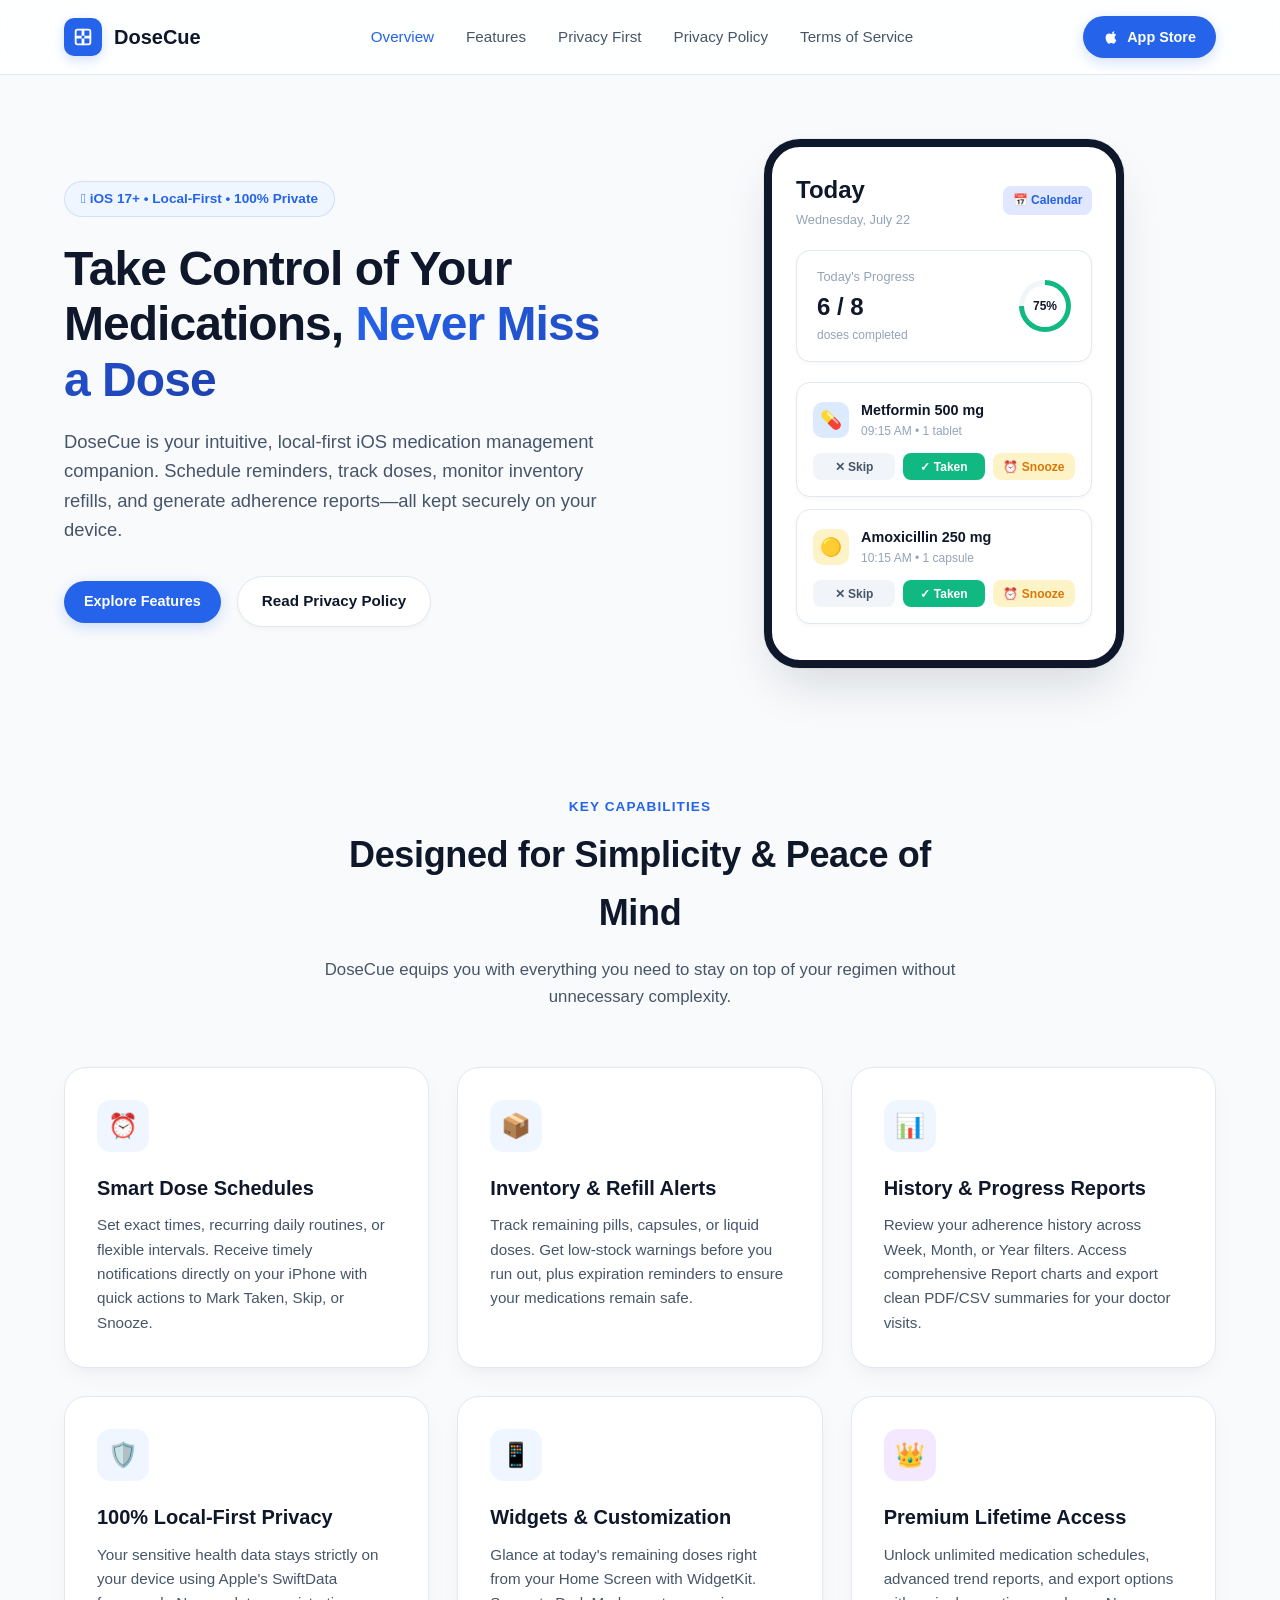
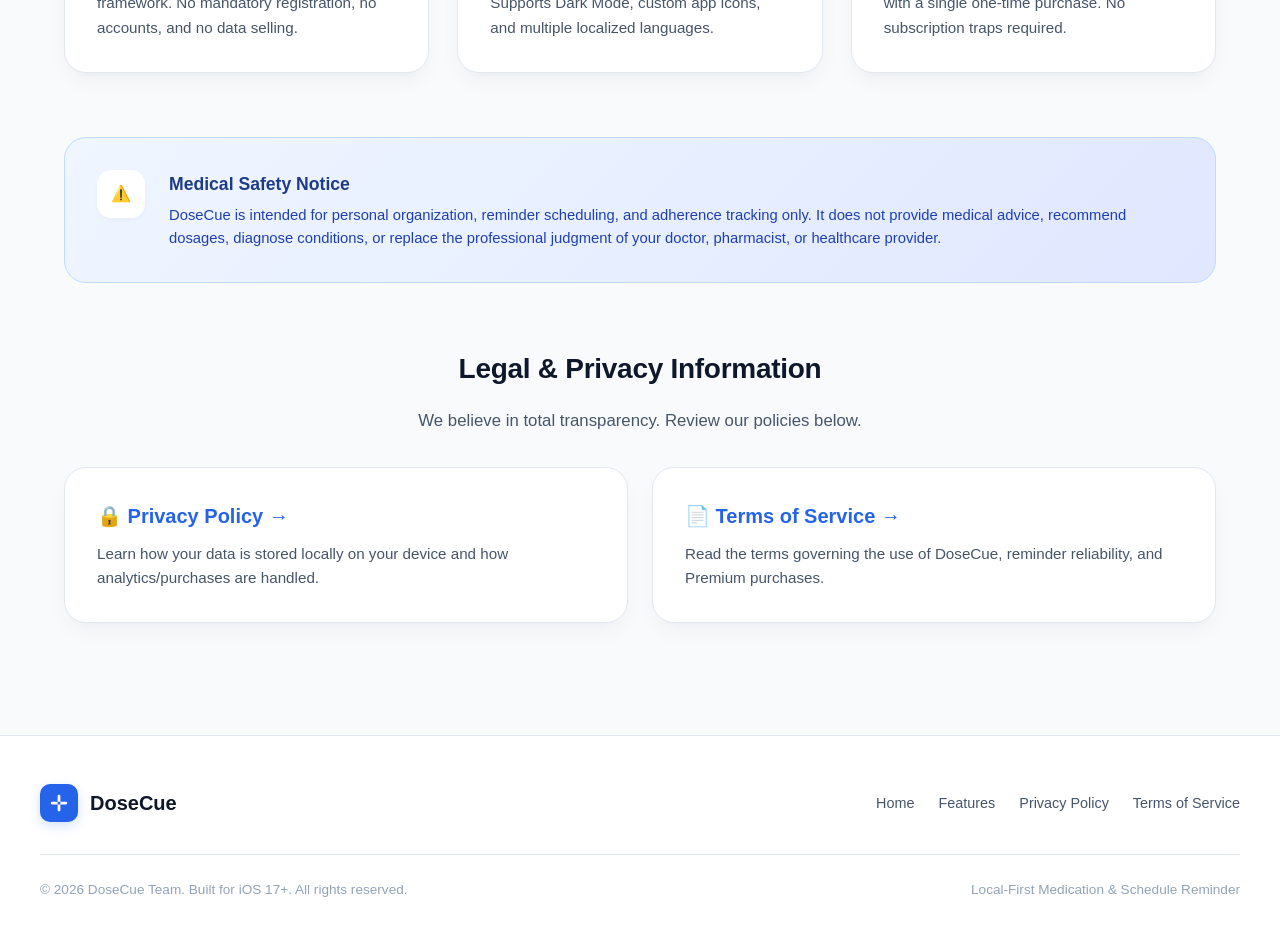
==== index.html @ 2dbdee83 "updated" ====
<!DOCTYPE html>
<html lang="en">
<head>
  <meta charset="UTF-8">
  <meta name="viewport" content="width=device-width, initial-scale=1.0">
  <title>DoseCue — Smart & Local-First iOS Medication Tracker</title>
  <meta name="description" content="DoseCue is a private, local-first iOS medication reminder app with dose tracking, refill alerts, history reports, and zero cloud tracking.">
  <link rel="stylesheet" href="styles.css">
  <script src="script.js" defer></script>
</head>
<body>

  <!-- Navigation Bar -->
  <header class="navbar">
    <div class="nav-container">
      <a href="index.html" class="brand-logo">
        <div class="brand-icon">
          <svg viewBox="0 0 24 24">
            <path d="M4.5 10.5C3.67 10.5 3 11.17 3 12s.67 1.5 1.5 1.5h15c.83 0 1.5-.67 1.5-1.5s-.67-1.5-1.5-1.5h-15zM10.5 4.5C10.5 3.67 11.17 3 12 3s1.5.67 1.5 1.5v15c0 .83-.67 1.5-1.5 1.5s-1.5-.67-1.5-1.5v-15z" />
            <path d="M6 3h12a3 3 0 0 1 3 3v12a3 3 0 0 1-3 3H6a3 3 0 0 1-3-3V6a3 3 0 0 1 3-3zm0 2a1 1 0 0 0-1 1v12a1 1 0 0 0 1 1h12a1 1 0 0 0 1-1V6a1 1 0 0 0-1-1H6z"/>
          </svg>
        </div>
        <span>DoseCue</span>
      </a>

      <ul class="nav-links">
        <li><a href="#overview" class="active">Overview</a></li>
        <li><a href="#features">Features</a></li>
        <li><a href="#privacy">Privacy First</a></li>
        <li><a href="privacy.html">Privacy Policy</a></li>
        <li><a href="terms.html">Terms of Service</a></li>
      </ul>

      <a href="#download" class="cta-button">
        <svg width="16" height="16" viewBox="0 0 24 24" fill="currentColor">
          <path d="M18.71 19.5c-.83 1.24-1.71 2.45-3.05 2.47-1.34.03-1.77-.79-3.29-.79-1.53 0-2 .77-3.27.82-1.31.05-2.3-1.32-3.14-2.53C4.25 17 2.94 12.45 4.7 9.39c.87-1.52 2.43-2.48 4.12-2.51 1.28-.02 2.5.87 3.29.87.78 0 2.26-1.07 3.81-.91.65.03 2.47.26 3.64 1.98-.09.06-2.17 1.28-2.15 3.81.03 3.02 2.65 4.03 2.68 4.04-.03.07-.42 1.44-1.38 2.83M15.97 6.32c.67-.82 1.13-1.96.99-3.12-1 .04-2.18.67-2.88 1.49-.6.7-1.12 1.84-.97 2.96 1.11.09 2.21-.51 2.86-1.33z"/>
        </svg>
        App Store
      </a>
    </div>
  </header>

  <main class="main-content">
    
    <!-- Hero Section -->
    <section class="hero-section" id="overview">
      <div class="hero-text">
        <div class="hero-badge">
          <span> iOS 17+ • Local-First • 100% Private</span>
        </div>
        <h1 class="hero-title">Take Control of Your Medications, <span>Never Miss a Dose</span></h1>
        <p class="hero-subtitle">
          DoseCue is your intuitive, local-first iOS medication management companion. Schedule reminders, track doses, monitor inventory refills, and generate adherence reports—all kept securely on your device.
        </p>

        <div class="hero-actions">
          <a href="#features" class="cta-button">
            Explore Features
          </a>
          <a href="privacy.html" class="btn-secondary">
            Read Privacy Policy
          </a>
        </div>
      </div>

      <!-- App Mockup UI (Rendered CSS view matching actual iOS screenshots) -->
      <div class="hero-mockup-wrapper">
        <div class="app-phone-card">
          <div class="phone-header">
            <div>
              <div class="phone-header-title">Today</div>
              <div class="phone-date">Wednesday, July 22</div>
            </div>
            <div style="background: #e0e7ff; color: #2563eb; padding: 0.3rem 0.6rem; border-radius: 8px; font-size: 0.75rem; font-weight: 600;">
              📅 Calendar
            </div>
          </div>

          <!-- Progress Widget -->
          <div class="progress-widget">
            <div>
              <div class="progress-info-title">Today's Progress</div>
              <div class="progress-info-val">6 / 8</div>
              <div style="font-size: 0.75rem; color: var(--text-muted);">doses completed</div>
            </div>
            <div class="progress-ring"></div>
          </div>

          <!-- Dose Item 1 -->
          <div class="dose-card-mock">
            <div class="dose-mock-header">
              <div class="dose-icon-bg icon-blue">💊</div>
              <div>
                <div class="dose-mock-title">Metformin 500 mg</div>
                <div class="dose-mock-sub">09:15 AM • 1 tablet</div>
              </div>
            </div>
            <div class="dose-mock-actions">
              <button class="btn-action-sm btn-skip">✕ Skip</button>
              <button class="btn-action-sm btn-taken">✓ Taken</button>
              <button class="btn-action-sm btn-snooze">⏰ Snooze</button>
            </div>
          </div>

          <!-- Dose Item 2 -->
          <div class="dose-card-mock">
            <div class="dose-mock-header">
              <div class="dose-icon-bg icon-amber">🟡</div>
              <div>
                <div class="dose-mock-title">Amoxicillin 250 mg</div>
                <div class="dose-mock-sub">10:15 AM • 1 capsule</div>
              </div>
            </div>
            <div class="dose-mock-actions">
              <button class="btn-action-sm btn-skip">✕ Skip</button>
              <button class="btn-action-sm btn-taken">✓ Taken</button>
              <button class="btn-action-sm btn-snooze">⏰ Snooze</button>
            </div>
          </div>

        </div>
      </div>
    </section>

    <div class="container">
      
      <!-- Feature Highlights -->
      <section id="features" style="scroll-margin-top: 100px;">
        <div class="section-header">
          <div class="section-tag">Key Capabilities</div>
          <h2 class="section-title">Designed for Simplicity & Peace of Mind</h2>
          <p class="section-desc">DoseCue equips you with everything you need to stay on top of your regimen without unnecessary complexity.</p>
        </div>

        <div class="features-grid">
          
          <!-- Feature 1 -->
          <div class="feature-card">
            <div class="feature-icon-wrapper">⏰</div>
            <h3 class="feature-title">Smart Dose Schedules</h3>
            <p class="feature-text">
              Set exact times, recurring daily routines, or flexible intervals. Receive timely notifications directly on your iPhone with quick actions to Mark Taken, Skip, or Snooze.
            </p>
          </div>

          <!-- Feature 2 -->
          <div class="feature-card">
            <div class="feature-icon-wrapper">📦</div>
            <h3 class="feature-title">Inventory & Refill Alerts</h3>
            <p class="feature-text">
              Track remaining pills, capsules, or liquid doses. Get low-stock warnings before you run out, plus expiration reminders to ensure your medications remain safe.
            </p>
          </div>

          <!-- Feature 3 -->
          <div class="feature-card">
            <div class="feature-icon-wrapper">📊</div>
            <h3 class="feature-title">History & Progress Reports</h3>
            <p class="feature-text">
              Review your adherence history across Week, Month, or Year filters. Access comprehensive Report charts and export clean PDF/CSV summaries for your doctor visits.
            </p>
          </div>

          <!-- Feature 4 -->
          <div class="feature-card" id="privacy">
            <div class="feature-icon-wrapper">🛡️</div>
            <h3 class="feature-title">100% Local-First Privacy</h3>
            <p class="feature-text">
              Your sensitive health data stays strictly on your device using Apple's SwiftData framework. No mandatory registration, no accounts, and no data selling.
            </p>
          </div>

          <!-- Feature 5 -->
          <div class="feature-card">
            <div class="feature-icon-wrapper">📱</div>
            <h3 class="feature-title">Widgets & Customization</h3>
            <p class="feature-text">
              Glance at today's remaining doses right from your Home Screen with WidgetKit. Supports Dark Mode, custom app icons, and multiple localized languages.
            </p>
          </div>

          <!-- Feature 6 -->
          <div class="feature-card">
            <div class="feature-icon-wrapper purple">👑</div>
            <h3 class="feature-title">Premium Lifetime Access</h3>
            <p class="feature-text">
              Unlock unlimited medication schedules, advanced trend reports, and export options with a single one-time purchase. No subscription traps required.
            </p>
          </div>

        </div>
      </section>

      <!-- Medical Disclaimer Card -->
      <section class="disclaimer-card">
        <div class="disclaimer-icon">⚠️</div>
        <div>
          <div class="disclaimer-title">Medical Safety Notice</div>
          <div class="disclaimer-text">
            DoseCue is intended for personal organization, reminder scheduling, and adherence tracking only. It does not provide medical advice, recommend dosages, diagnose conditions, or replace the professional judgment of your doctor, pharmacist, or healthcare provider.
          </div>
        </div>
      </section>

      <!-- Legal Quick Links -->
      <section style="margin-bottom: 4rem;">
        <div class="section-header" style="margin-bottom: 2rem;">
          <h2 class="section-title" style="font-size: 1.75rem;">Legal & Privacy Information</h2>
          <p class="section-desc">We believe in total transparency. Review our policies below.</p>
        </div>

        <div style="display: grid; grid-template-columns: 1fr 1fr; gap: 1.5rem;">
          <a href="privacy.html" class="feature-card" style="text-decoration: none; color: inherit;">
            <div class="feature-title" style="color: var(--primary);">🔒 Privacy Policy →</div>
            <p class="feature-text">Learn how your data is stored locally on your device and how analytics/purchases are handled.</p>
          </a>

          <a href="terms.html" class="feature-card" style="text-decoration: none; color: inherit;">
            <div class="feature-title" style="color: var(--primary);">📄 Terms of Service →</div>
            <p class="feature-text">Read the terms governing the use of DoseCue, reminder reliability, and Premium purchases.</p>
          </a>
        </div>
      </section>

    </div>
  </main>

  <!-- Footer -->
  <footer class="footer">
    <div class="footer-container">
      <div class="footer-top">
        <a href="index.html" class="brand-logo">
          <div class="brand-icon">
            <svg viewBox="0 0 24 24">
              <path d="M4.5 10.5C3.67 10.5 3 11.17 3 12s.67 1.5 1.5 1.5h15c.83 0 1.5-.67 1.5-1.5s-.67-1.5-1.5-1.5h-15zM10.5 4.5C10.5 3.67 11.17 3 12 3s1.5.67 1.5 1.5v15c0 .83-.67 1.5-1.5 1.5s-1.5-.67-1.5-1.5v-15z" />
            </svg>
          </div>
          <span>DoseCue</span>
        </a>

        <ul class="footer-nav">
          <li><a href="index.html">Home</a></li>
          <li><a href="#features">Features</a></li>
          <li><a href="privacy.html">Privacy Policy</a></li>
          <li><a href="terms.html">Terms of Service</a></li>
        </ul>
      </div>

      <div class="footer-bottom">
        <div>© 2026 DoseCue Team. Built for iOS 17+. All rights reserved.</div>
        <div>Local-First Medication & Schedule Reminder</div>
      </div>
    </div>
  </footer>

</body>
</html>
---- styles.css ----
/* DoseCue Web - Modern Design System */
:root {
  --primary: #2563eb;
  --primary-hover: #1d4ed8;
  --primary-light: #eff6ff;
  --primary-glow: rgba(37, 99, 235, 0.2);
  
  --premium: #7c3aed;
  --premium-glow: rgba(124, 58, 237, 0.2);
  --premium-gradient: linear-gradient(135deg, #6366f1 0%, #8b5cf6 100%);
  
  --success: #10b981;
  --success-light: #ecfdf5;
  --warning: #f59e0b;
  --warning-light: #fffbebfb;
  --danger: #ef4444;
  --danger-light: #fef2f2;
  
  --bg-page: #f8fafc;
  --surface-card: #ffffff;
  --surface-subtle: #f1f5f9;
  
  --text-main: #0f172a;
  --text-secondary: #475569;
  --text-muted: #94a3b8;
  
  --border-light: #e2e8f0;
  --border-focus: #93c5fd;
  
  --radius-sm: 8px;
  --radius-md: 14px;
  --radius-lg: 22px;
  --radius-full: 9999px;
  
  --shadow-sm: 0 2px 4px rgba(0, 0, 0, 0.03);
  --shadow-card: 0 10px 25px -5px rgba(15, 23, 42, 0.05), 0 8px 10px -6px rgba(15, 23, 42, 0.02);
  --shadow-hover: 0 20px 30px -10px rgba(37, 99, 235, 0.12);
  --shadow-glass: 0 8px 32px 0 rgba(31, 38, 135, 0.07);
  
  --transition-fast: 0.15s ease;
  --transition-normal: 0.25s cubic-bezier(0.16, 1, 0.3, 1);
}

/* Base Styles */
*, *::before, *::after {
  box-sizing: border-box;
  margin: 0;
  padding: 0;
}

html {
  font-family: -apple-system, BlinkMacSystemFont, "SF Pro Text", "SF Pro Display", "Inter", "Segoe UI", Roboto, sans-serif;
  color: var(--text-main);
  background-color: var(--bg-page);
  line-height: 1.6;
  scroll-behavior: smooth;
  -webkit-font-smoothing: antialiased;
}

body {
  min-height: 100vh;
  display: flex;
  flex-direction: column;
}

a {
  color: var(--primary);
  text-decoration: none;
  transition: color var(--transition-fast);
}

a:hover {
  color: var(--primary-hover);
}

/* Header & Navigation */
.navbar {
  position: sticky;
  top: 0;
  z-index: 100;
  background: rgba(255, 255, 255, 0.85);
  backdrop-filter: blur(16px);
  -webkit-backdrop-filter: blur(16px);
  border-bottom: 1px solid var(--border-light);
}

.nav-container {
  max-width: 1200px;
  margin: 0 auto;
  padding: 1rem 1.5rem;
  display: flex;
  align-items: center;
  justify-content: space-between;
}

.brand-logo {
  display: flex;
  align-items: center;
  gap: 0.75rem;
  font-weight: 700;
  font-size: 1.25rem;
  color: var(--text-main);
  text-decoration: none;
}

.brand-icon {
  width: 38px;
  height: 38px;
  background: var(--primary);
  border-radius: 10px;
  display: flex;
  align-items: center;
  justify-content: center;
  color: white;
  box-shadow: 0 4px 12px var(--primary-glow);
}

.brand-icon svg {
  width: 22px;
  height: 22px;
  fill: currentColor;
}

.nav-links {
  display: flex;
  align-items: center;
  gap: 2rem;
  list-style: none;
}

.nav-links a {
  color: var(--text-secondary);
  font-weight: 500;
  font-size: 0.95rem;
}

.nav-links a:hover,
.nav-links a.active {
  color: var(--primary);
}

.cta-button {
  display: inline-flex;
  align-items: center;
  gap: 0.5rem;
  background: var(--primary);
  color: white !important;
  padding: 0.6rem 1.25rem;
  border-radius: var(--radius-full);
  font-weight: 600;
  font-size: 0.9rem;
  box-shadow: 0 4px 14px var(--primary-glow);
  transition: transform var(--transition-fast), box-shadow var(--transition-fast);
}

.cta-button:hover {
  transform: translateY(-1px);
  box-shadow: 0 6px 20px var(--primary-glow);
}

/* Mobile Nav Toggle */
.mobile-nav-toggle {
  display: none;
  background: none;
  border: none;
  cursor: pointer;
  padding: 0.5rem;
  color: var(--text-main);
}

/* Main Container */
.main-content {
  flex: 1;
}

.container {
  max-width: 1200px;
  margin: 0 auto;
  padding: 3rem 1.5rem;
}

/* Hero Section */
.hero-section {
  padding: 4rem 1.5rem 5rem;
  max-width: 1200px;
  margin: 0 auto;
  display: grid;
  grid-template-columns: 1fr 1fr;
  gap: 4rem;
  align-items: center;
}

.hero-badge {
  display: inline-flex;
  align-items: center;
  gap: 0.5rem;
  background: var(--primary-light);
  color: var(--primary);
  padding: 0.4rem 1rem;
  border-radius: var(--radius-full);
  font-size: 0.85rem;
  font-weight: 600;
  margin-bottom: 1.5rem;
  border: 1px solid rgba(37, 99, 235, 0.15);
}

.hero-title {
  font-size: 3rem;
  font-weight: 800;
  line-height: 1.15;
  letter-spacing: -0.02em;
  margin-bottom: 1.25rem;
  color: var(--text-main);
}

.hero-title span {
  background: linear-gradient(135deg, var(--primary) 0%, #1e40af 100%);
  -webkit-background-clip: text;
  -webkit-text-fill-color: transparent;
}

.hero-subtitle {
  font-size: 1.15rem;
  color: var(--text-secondary);
  margin-bottom: 2rem;
  max-width: 540px;
  line-height: 1.6;
}

.hero-actions {
  display: flex;
  align-items: center;
  gap: 1rem;
  flex-wrap: wrap;
}

.btn-secondary {
  display: inline-flex;
  align-items: center;
  gap: 0.5rem;
  background: var(--surface-card);
  color: var(--text-main);
  padding: 0.75rem 1.5rem;
  border-radius: var(--radius-full);
  font-weight: 600;
  font-size: 0.95rem;
  border: 1px solid var(--border-light);
  box-shadow: var(--shadow-sm);
  transition: all var(--transition-fast);
}

.btn-secondary:hover {
  background: var(--surface-subtle);
  color: var(--text-main);
}

/* App Mockup UI */
.hero-mockup-wrapper {
  position: relative;
  display: flex;
  justify-content: center;
}

.app-phone-card {
  width: 100%;
  max-width: 360px;
  background: var(--surface-card);
  border-radius: 36px;
  padding: 1.5rem;
  box-shadow: 0 25px 50px -12px rgba(15, 23, 42, 0.15), 0 0 0 1px rgba(15, 23, 42, 0.05);
  border: 8px solid #0f172a;
}

.phone-header {
  display: flex;
  justify-content: space-between;
  align-items: center;
  margin-bottom: 1.25rem;
}

.phone-header-title {
  font-size: 1.5rem;
  font-weight: 800;
}

.phone-date {
  font-size: 0.8rem;
  color: var(--text-muted);
  font-weight: 500;
}

.progress-widget {
  background: var(--surface-card);
  border: 1px solid var(--border-light);
  border-radius: var(--radius-md);
  padding: 1rem 1.25rem;
  display: flex;
  align-items: center;
  justify-content: space-between;
  margin-bottom: 1.25rem;
  box-shadow: var(--shadow-sm);
}

.progress-info-title {
  font-size: 0.8rem;
  color: var(--text-muted);
  font-weight: 500;
}

.progress-info-val {
  font-size: 1.5rem;
  font-weight: 800;
  color: var(--text-main);
}

.progress-ring {
  width: 52px;
  height: 52px;
  border-radius: 50%;
  background: conic-gradient(var(--success) 0% 75%, var(--surface-subtle) 75% 100%);
  display: flex;
  align-items: center;
  justify-content: center;
  position: relative;
}

.progress-ring::before {
  content: "75%";
  position: absolute;
  width: 42px;
  height: 42px;
  background: white;
  border-radius: 50%;
  display: flex;
  align-items: center;
  justify-content: center;
  font-size: 0.75rem;
  font-weight: 700;
  color: var(--text-main);
}

.dose-card-mock {
  background: var(--surface-card);
  border: 1px solid var(--border-light);
  border-radius: var(--radius-md);
  padding: 1rem;
  margin-bottom: 0.75rem;
  box-shadow: var(--shadow-sm);
}

.dose-mock-header {
  display: flex;
  align-items: center;
  gap: 0.75rem;
  margin-bottom: 0.75rem;
}

.dose-icon-bg {
  width: 36px;
  height: 36px;
  border-radius: 10px;
  display: flex;
  align-items: center;
  justify-content: center;
  font-size: 1.1rem;
}

.icon-blue { background: #dbeafe; color: #2563eb; }
.icon-amber { background: #fef3c7; color: #d97706; }
.icon-purple { background: #f3e8ff; color: #7c3aed; }

.dose-mock-title {
  font-size: 0.9rem;
  font-weight: 700;
  color: var(--text-main);
}

.dose-mock-sub {
  font-size: 0.75rem;
  color: var(--text-muted);
}

.dose-mock-actions {
  display: grid;
  grid-template-columns: 1fr 1fr 1fr;
  gap: 0.5rem;
}

.btn-action-sm {
  padding: 0.4rem;
  border-radius: var(--radius-sm);
  font-size: 0.75rem;
  font-weight: 600;
  text-align: center;
  border: none;
}

.btn-skip { background: var(--surface-subtle); color: var(--text-secondary); }
.btn-taken { background: var(--success); color: white; }
.btn-snooze { background: #fef3c7; color: #d97706; }

/* Features Grid */
.section-header {
  text-align: center;
  max-width: 650px;
  margin: 0 auto 3.5rem;
}

.section-tag {
  font-size: 0.85rem;
  font-weight: 700;
  color: var(--primary);
  text-transform: uppercase;
  letter-spacing: 0.08em;
  margin-bottom: 0.5rem;
}

.section-title {
  font-size: 2.25rem;
  font-weight: 800;
  letter-spacing: -0.01em;
  margin-bottom: 1rem;
}

.section-desc {
  font-size: 1.05rem;
  color: var(--text-secondary);
}

.features-grid {
  display: grid;
  grid-template-columns: repeat(auto-fit, minmax(320px, 1fr));
  gap: 1.75rem;
  margin-bottom: 4rem;
}

.feature-card {
  background: var(--surface-card);
  border: 1px solid var(--border-light);
  border-radius: var(--radius-lg);
  padding: 2rem;
  box-shadow: var(--shadow-card);
  transition: transform var(--transition-normal), box-shadow var(--transition-normal);
}

.feature-card:hover {
  transform: translateY(-4px);
  box-shadow: var(--shadow-hover);
}

.feature-icon-wrapper {
  width: 52px;
  height: 52px;
  border-radius: var(--radius-md);
  background: var(--primary-light);
  color: var(--primary);
  display: flex;
  align-items: center;
  justify-content: center;
  font-size: 1.5rem;
  margin-bottom: 1.25rem;
}

.feature-icon-wrapper.purple {
  background: #f3e8ff;
  color: var(--premium);
}

.feature-title {
  font-size: 1.25rem;
  font-weight: 700;
  margin-bottom: 0.6rem;
}

.feature-text {
  font-size: 0.95rem;
  color: var(--text-secondary);
  line-height: 1.6;
}

/* Privacy & Disclaimer Banner */
.disclaimer-card {
  background: linear-gradient(135deg, #eff6ff 0%, #e0e7ff 100%);
  border: 1px solid #bfdbfe;
  border-radius: var(--radius-lg);
  padding: 2rem;
  display: flex;
  align-items: flex-start;
  gap: 1.5rem;
  margin-bottom: 4rem;
}

.disclaimer-icon {
  width: 48px;
  height: 48px;
  background: white;
  border-radius: var(--radius-md);
  display: flex;
  align-items: center;
  justify-content: center;
  color: var(--primary);
  flex-shrink: 0;
  box-shadow: var(--shadow-sm);
}

.disclaimer-title {
  font-size: 1.1rem;
  font-weight: 700;
  color: #1e3a8a;
  margin-bottom: 0.4rem;
}

.disclaimer-text {
  font-size: 0.925rem;
  color: #1e40af;
  line-height: 1.55;
}

/* Legal Documents Layout (Privacy & Terms) */
.doc-layout {
  display: grid;
  grid-template-columns: 260px 1fr;
  gap: 3rem;
  align-items: start;
}

.doc-sidebar {
  position: sticky;
  top: 100px;
  background: var(--surface-card);
  border: 1px solid var(--border-light);
  border-radius: var(--radius-md);
  padding: 1.25rem;
  box-shadow: var(--shadow-sm);
}

.doc-sidebar-title {
  font-size: 0.85rem;
  font-weight: 700;
  text-transform: uppercase;
  letter-spacing: 0.05em;
  color: var(--text-muted);
  margin-bottom: 1rem;
}

.toc-list {
  list-style: none;
  display: flex;
  flex-direction: column;
  gap: 0.5rem;
}

.toc-list a {
  display: block;
  font-size: 0.875rem;
  color: var(--text-secondary);
  padding: 0.4rem 0.6rem;
  border-radius: var(--radius-sm);
  transition: all var(--transition-fast);
}

.toc-list a:hover,
.toc-list a.active {
  background: var(--primary-light);
  color: var(--primary);
  font-weight: 600;
}

.doc-article {
  background: var(--surface-card);
  border: 1px solid var(--border-light);
  border-radius: var(--radius-lg);
  padding: 3rem;
  box-shadow: var(--shadow-card);
}

.doc-header {
  border-bottom: 1px solid var(--border-light);
  padding-bottom: 1.75rem;
  margin-bottom: 2rem;
}

.doc-title {
  font-size: 2.5rem;
  font-weight: 800;
  letter-spacing: -0.01em;
  margin-bottom: 0.5rem;
}

.doc-meta {
  font-size: 0.9rem;
  color: var(--text-muted);
}

.doc-section {
  margin-bottom: 2.5rem;
  scroll-margin-top: 100px;
}

.doc-section-h2 {
  font-size: 1.4rem;
  font-weight: 700;
  color: var(--text-main);
  margin-bottom: 1rem;
  padding-bottom: 0.4rem;
  border-bottom: 2px solid var(--surface-subtle);
}

.doc-section p {
  font-size: 1rem;
  color: var(--text-secondary);
  line-height: 1.7;
  margin-bottom: 1rem;
}

.doc-section ul, .doc-section ol {
  margin-left: 1.5rem;
  margin-bottom: 1rem;
  color: var(--text-secondary);
}

.doc-section li {
  margin-bottom: 0.5rem;
  line-height: 1.6;
}

/* Callout Box for Legal Docs */
.doc-callout {
  background: var(--surface-subtle);
  border-left: 4px solid var(--primary);
  padding: 1rem 1.25rem;
  border-radius: 0 var(--radius-sm) var(--radius-sm) 0;
  margin: 1.25rem 0;
  font-size: 0.925rem;
  color: var(--text-main);
}

/* Footer */
.footer {
  background: var(--surface-card);
  border-top: 1px solid var(--border-light);
  padding: 3rem 1.5rem 2rem;
  margin-top: auto;
}

.footer-container {
  max-width: 1200px;
  margin: 0 auto;
  display: flex;
  flex-direction: column;
  gap: 2rem;
}

.footer-top {
  display: flex;
  justify-content: space-between;
  align-items: center;
  flex-wrap: wrap;
  gap: 1.5rem;
}

.footer-nav {
  display: flex;
  gap: 1.5rem;
  list-style: none;
}

.footer-nav a {
  color: var(--text-secondary);
  font-size: 0.9rem;
}

.footer-bottom {
  border-top: 1px solid var(--border-light);
  padding-top: 1.5rem;
  display: flex;
  justify-content: space-between;
  align-items: center;
  font-size: 0.85rem;
  color: var(--text-muted);
  flex-wrap: wrap;
  gap: 1rem;
}

/* Responsive Media Queries */
@media (max-width: 900px) {
  .hero-section {
    grid-template-columns: 1fr;
    gap: 3rem;
    text-align: center;
    padding-top: 2rem;
  }

  .hero-subtitle {
    margin-left: auto;
    margin-right: auto;
  }

  .hero-actions {
    justify-content: center;
  }

  .doc-layout {
    grid-template-columns: 1fr;
  }

  .doc-sidebar {
    display: none; /* Hide TOC on mobile for clean scrolling */
  }

  .doc-article {
    padding: 1.75rem;
  }
}

@media (max-width: 640px) {
  .nav-links {
    display: none;
  }

  .hero-title {
    font-size: 2.2rem;
  }

  .features-grid {
    grid-template-columns: 1fr;
  }

  .disclaimer-card {
    flex-direction: column;
  }
}
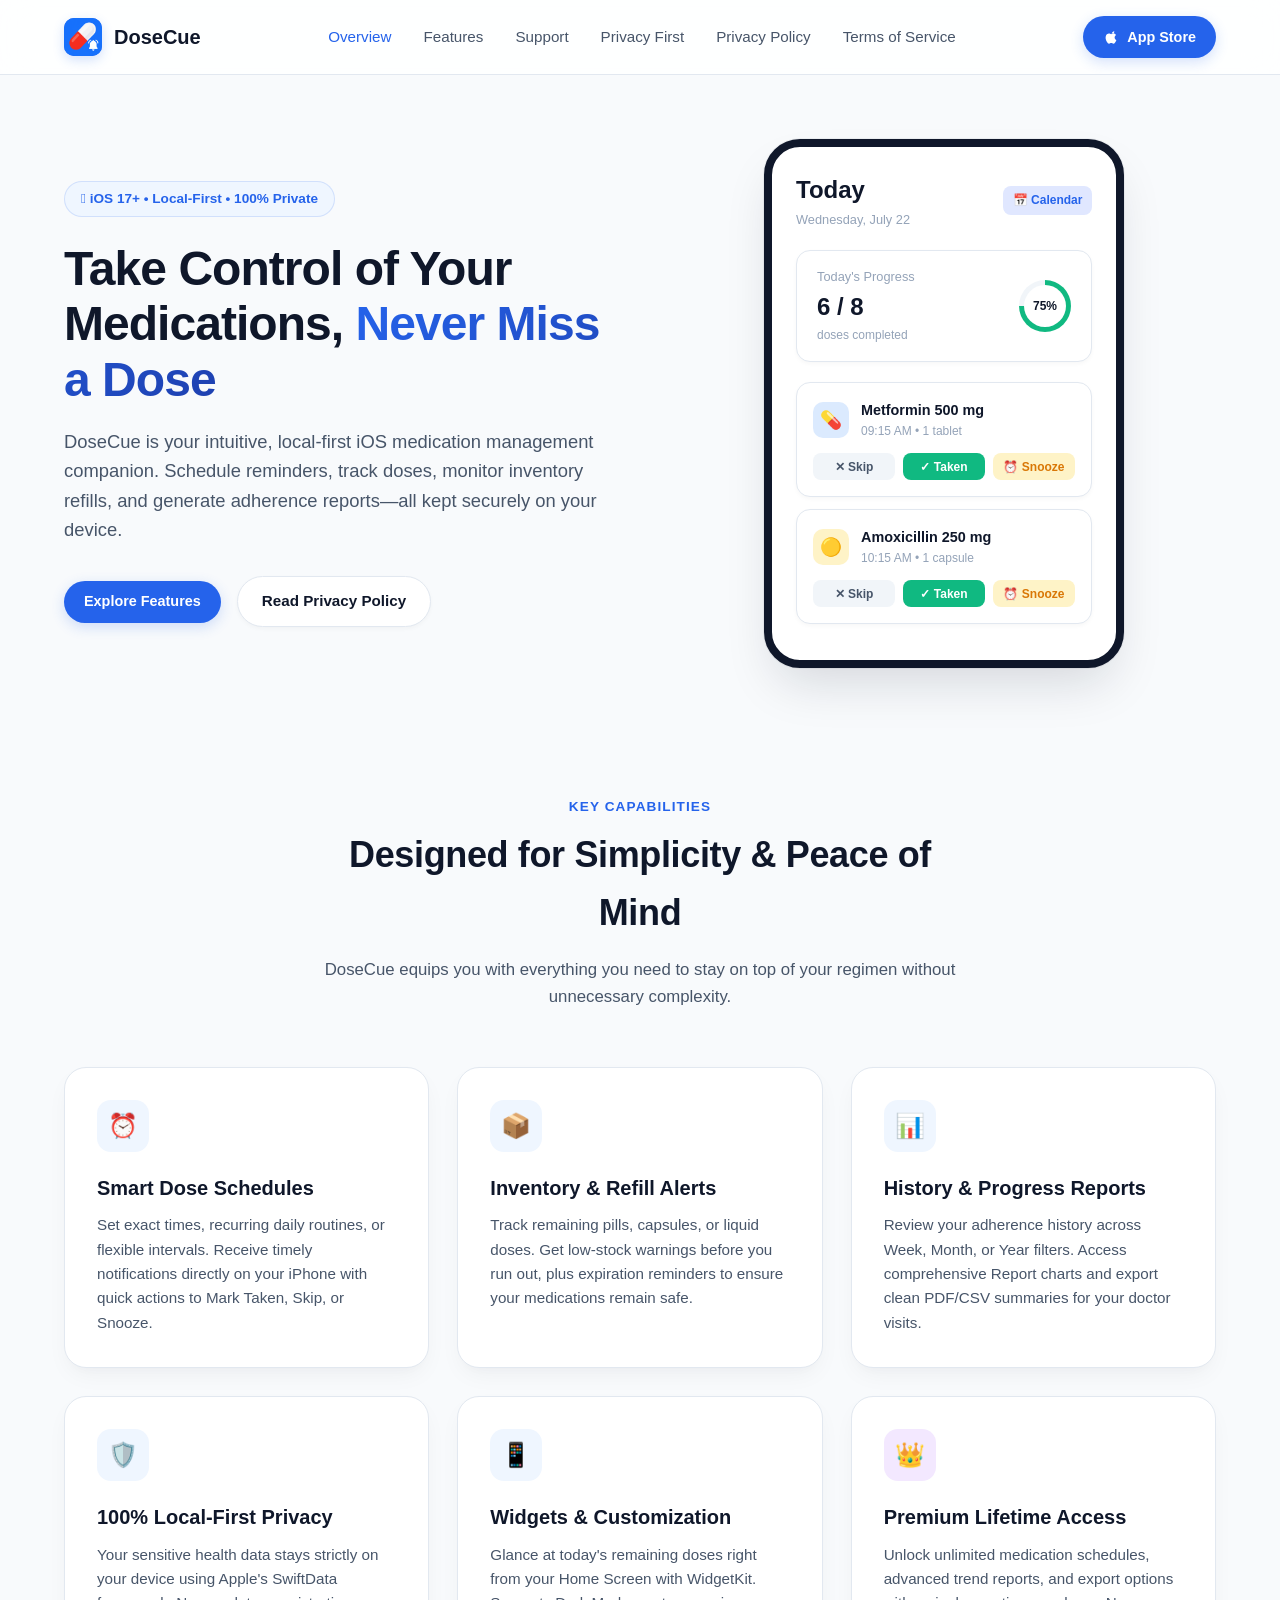
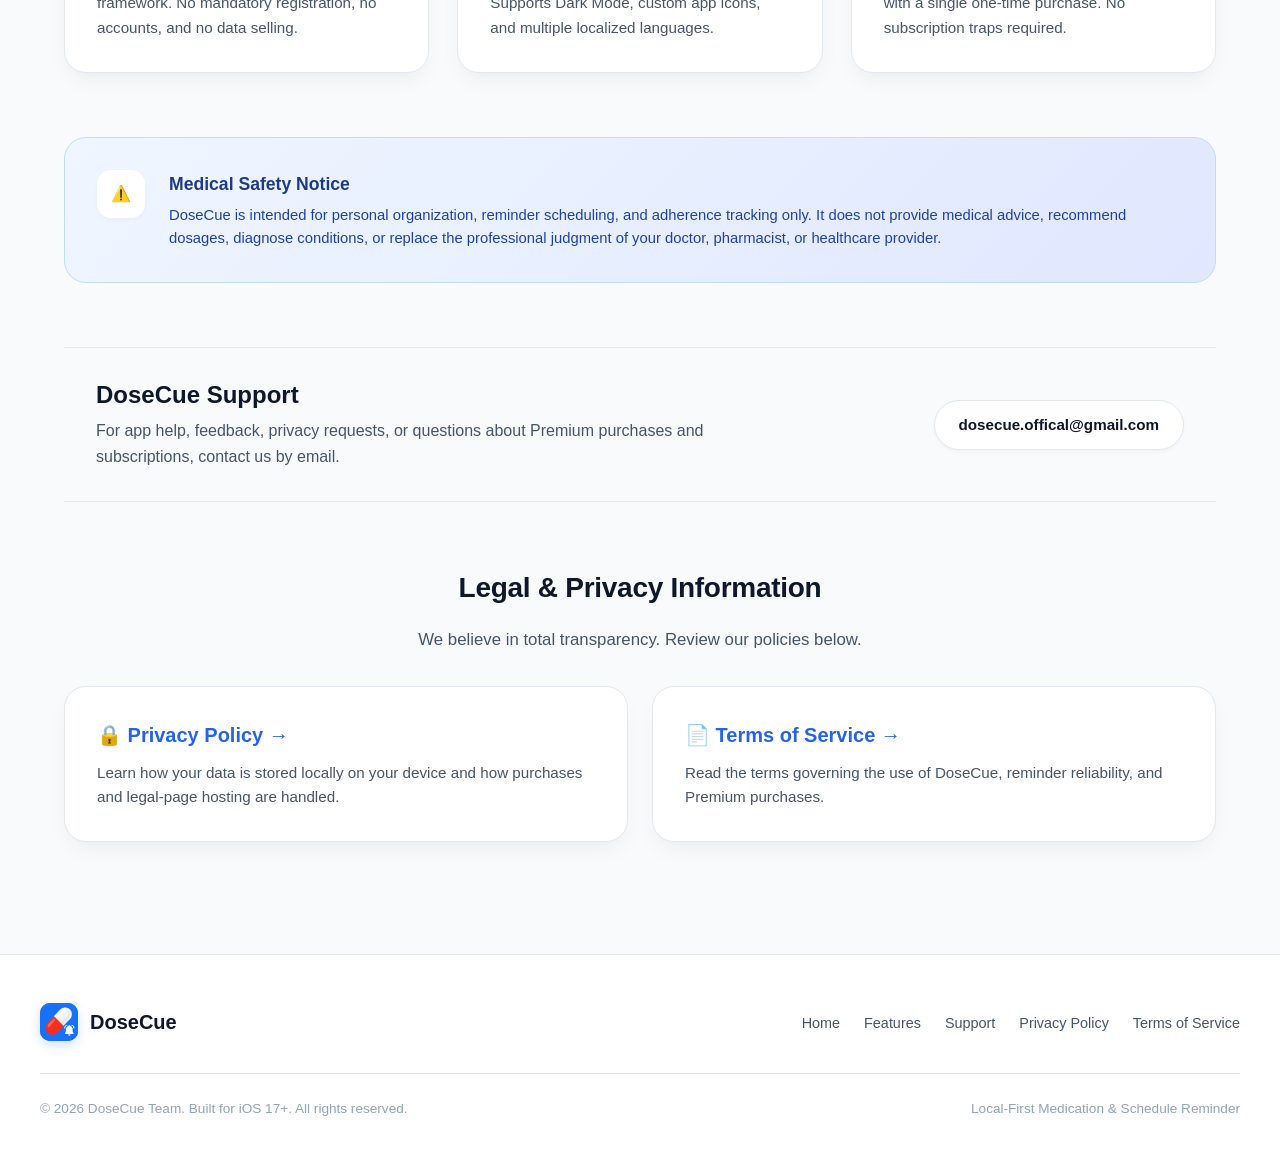
==== commit 9786417c: "updated" ====
--- a/index.html
+++ b/index.html
@@ -5,6 +5,7 @@
   <meta name="viewport" content="width=device-width, initial-scale=1.0">
   <title>DoseCue — Smart & Local-First iOS Medication Tracker</title>
   <meta name="description" content="DoseCue is a private, local-first iOS medication reminder app with dose tracking, refill alerts, history reports, and zero cloud tracking.">
+  <link rel="icon" type="image/png" href="assets/dosecue.png">
   <link rel="stylesheet" href="styles.css">
   <script src="script.js" defer></script>
 </head>
@@ -15,10 +16,7 @@
     <div class="nav-container">
       <a href="index.html" class="brand-logo">
         <div class="brand-icon">
-          <svg viewBox="0 0 24 24">
-            <path d="M4.5 10.5C3.67 10.5 3 11.17 3 12s.67 1.5 1.5 1.5h15c.83 0 1.5-.67 1.5-1.5s-.67-1.5-1.5-1.5h-15zM10.5 4.5C10.5 3.67 11.17 3 12 3s1.5.67 1.5 1.5v15c0 .83-.67 1.5-1.5 1.5s-1.5-.67-1.5-1.5v-15z" />
-            <path d="M6 3h12a3 3 0 0 1 3 3v12a3 3 0 0 1-3 3H6a3 3 0 0 1-3-3V6a3 3 0 0 1 3-3zm0 2a1 1 0 0 0-1 1v12a1 1 0 0 0 1 1h12a1 1 0 0 0 1-1V6a1 1 0 0 0-1-1H6z"/>
-          </svg>
+          <img src="assets/dosecue.png" alt="DoseCue app icon">
         </div>
         <span>DoseCue</span>
       </a>
@@ -26,12 +24,13 @@
       <ul class="nav-links">
         <li><a href="#overview" class="active">Overview</a></li>
         <li><a href="#features">Features</a></li>
+        <li><a href="#support">Support</a></li>
         <li><a href="#privacy">Privacy First</a></li>
         <li><a href="privacy.html">Privacy Policy</a></li>
         <li><a href="terms.html">Terms of Service</a></li>
       </ul>
 
-      <a href="#download" class="cta-button">
+      <a href="https://apps.apple.com/app/id6795485693" class="cta-button">
         <svg width="16" height="16" viewBox="0 0 24 24" fill="currentColor">
           <path d="M18.71 19.5c-.83 1.24-1.71 2.45-3.05 2.47-1.34.03-1.77-.79-3.29-.79-1.53 0-2 .77-3.27.82-1.31.05-2.3-1.32-3.14-2.53C4.25 17 2.94 12.45 4.7 9.39c.87-1.52 2.43-2.48 4.12-2.51 1.28-.02 2.5.87 3.29.87.78 0 2.26-1.07 3.81-.91.65.03 2.47.26 3.64 1.98-.09.06-2.17 1.28-2.15 3.81.03 3.02 2.65 4.03 2.68 4.04-.03.07-.42 1.44-1.38 2.83M15.97 6.32c.67-.82 1.13-1.96.99-3.12-1 .04-2.18.67-2.88 1.49-.6.7-1.12 1.84-.97 2.96 1.11.09 2.21-.51 2.86-1.33z"/>
         </svg>
@@ -202,6 +201,19 @@
         </div>
       </section>
 
+      <!-- Support -->
+      <section id="support" class="support-section">
+        <div>
+          <h2 class="support-title">DoseCue Support</h2>
+          <p class="support-text">
+            For app help, feedback, privacy requests, or questions about Premium purchases and subscriptions, contact us by email.
+          </p>
+        </div>
+        <a class="btn-secondary" href="mailto:dosecue.offical@gmail.com">
+          dosecue.offical@gmail.com
+        </a>
+      </section>
+
       <!-- Legal Quick Links -->
       <section style="margin-bottom: 4rem;">
         <div class="section-header" style="margin-bottom: 2rem;">
@@ -212,7 +224,7 @@
         <div style="display: grid; grid-template-columns: 1fr 1fr; gap: 1.5rem;">
           <a href="privacy.html" class="feature-card" style="text-decoration: none; color: inherit;">
             <div class="feature-title" style="color: var(--primary);">🔒 Privacy Policy →</div>
-            <p class="feature-text">Learn how your data is stored locally on your device and how analytics/purchases are handled.</p>
+            <p class="feature-text">Learn how your data is stored locally on your device and how purchases and legal-page hosting are handled.</p>
           </a>
 
           <a href="terms.html" class="feature-card" style="text-decoration: none; color: inherit;">
@@ -231,9 +243,7 @@
       <div class="footer-top">
         <a href="index.html" class="brand-logo">
           <div class="brand-icon">
-            <svg viewBox="0 0 24 24">
-              <path d="M4.5 10.5C3.67 10.5 3 11.17 3 12s.67 1.5 1.5 1.5h15c.83 0 1.5-.67 1.5-1.5s-.67-1.5-1.5-1.5h-15zM10.5 4.5C10.5 3.67 11.17 3 12 3s1.5.67 1.5 1.5v15c0 .83-.67 1.5-1.5 1.5s-1.5-.67-1.5-1.5v-15z" />
-            </svg>
+            <img src="assets/dosecue.png" alt="DoseCue app icon">
           </div>
           <span>DoseCue</span>
         </a>
@@ -241,6 +251,7 @@
         <ul class="footer-nav">
           <li><a href="index.html">Home</a></li>
           <li><a href="#features">Features</a></li>
+          <li><a href="#support">Support</a></li>
           <li><a href="privacy.html">Privacy Policy</a></li>
           <li><a href="terms.html">Terms of Service</a></li>
         </ul>
--- a/styles.css
+++ b/styles.css
@@ -115,10 +115,12 @@
   box-shadow: 0 4px 12px var(--primary-glow);
 }
 
-.brand-icon svg {
-  width: 22px;
-  height: 22px;
-  fill: currentColor;
+.brand-icon img {
+  width: 100%;
+  height: 100%;
+  display: block;
+  object-fit: cover;
+  border-radius: inherit;
 }
 
 .nav-links {
@@ -254,6 +256,33 @@
   color: var(--text-main);
 }
 
+.support-section {
+  margin: 0 0 4rem;
+  padding: 2rem;
+  display: flex;
+  align-items: center;
+  justify-content: space-between;
+  gap: 2rem;
+  border-top: 1px solid var(--border-light);
+  border-bottom: 1px solid var(--border-light);
+}
+
+.support-title {
+  margin-bottom: 0.5rem;
+  font-size: 1.5rem;
+  line-height: 1.25;
+}
+
+.support-text {
+  max-width: 700px;
+  color: var(--text-secondary);
+}
+
+.support-section .btn-secondary {
+  flex-shrink: 0;
+  overflow-wrap: anywhere;
+}
+
 /* App Mockup UI */
 .hero-mockup-wrapper {
   position: relative;
@@ -718,6 +747,11 @@
     display: none;
   }
 
+  .support-section {
+    align-items: flex-start;
+    flex-direction: column;
+  }
+
   .hero-title {
     font-size: 2.2rem;
   }
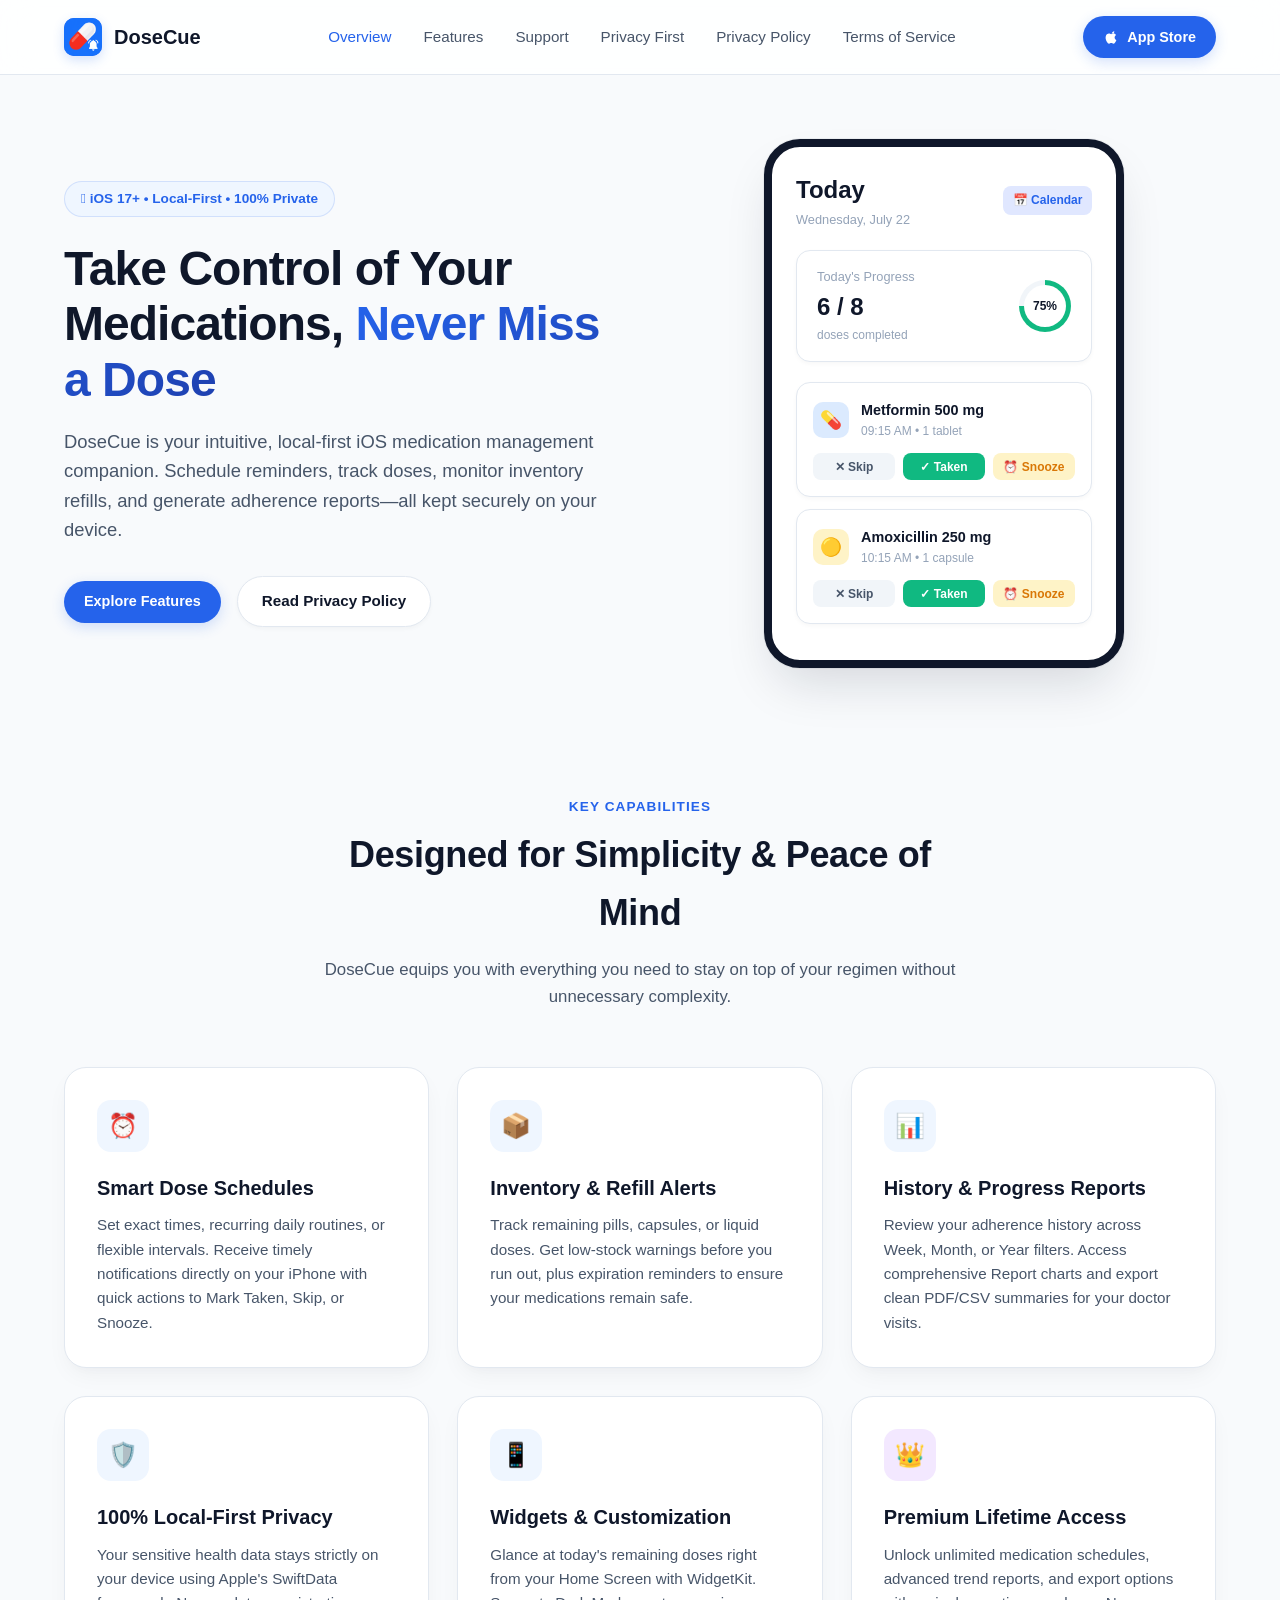
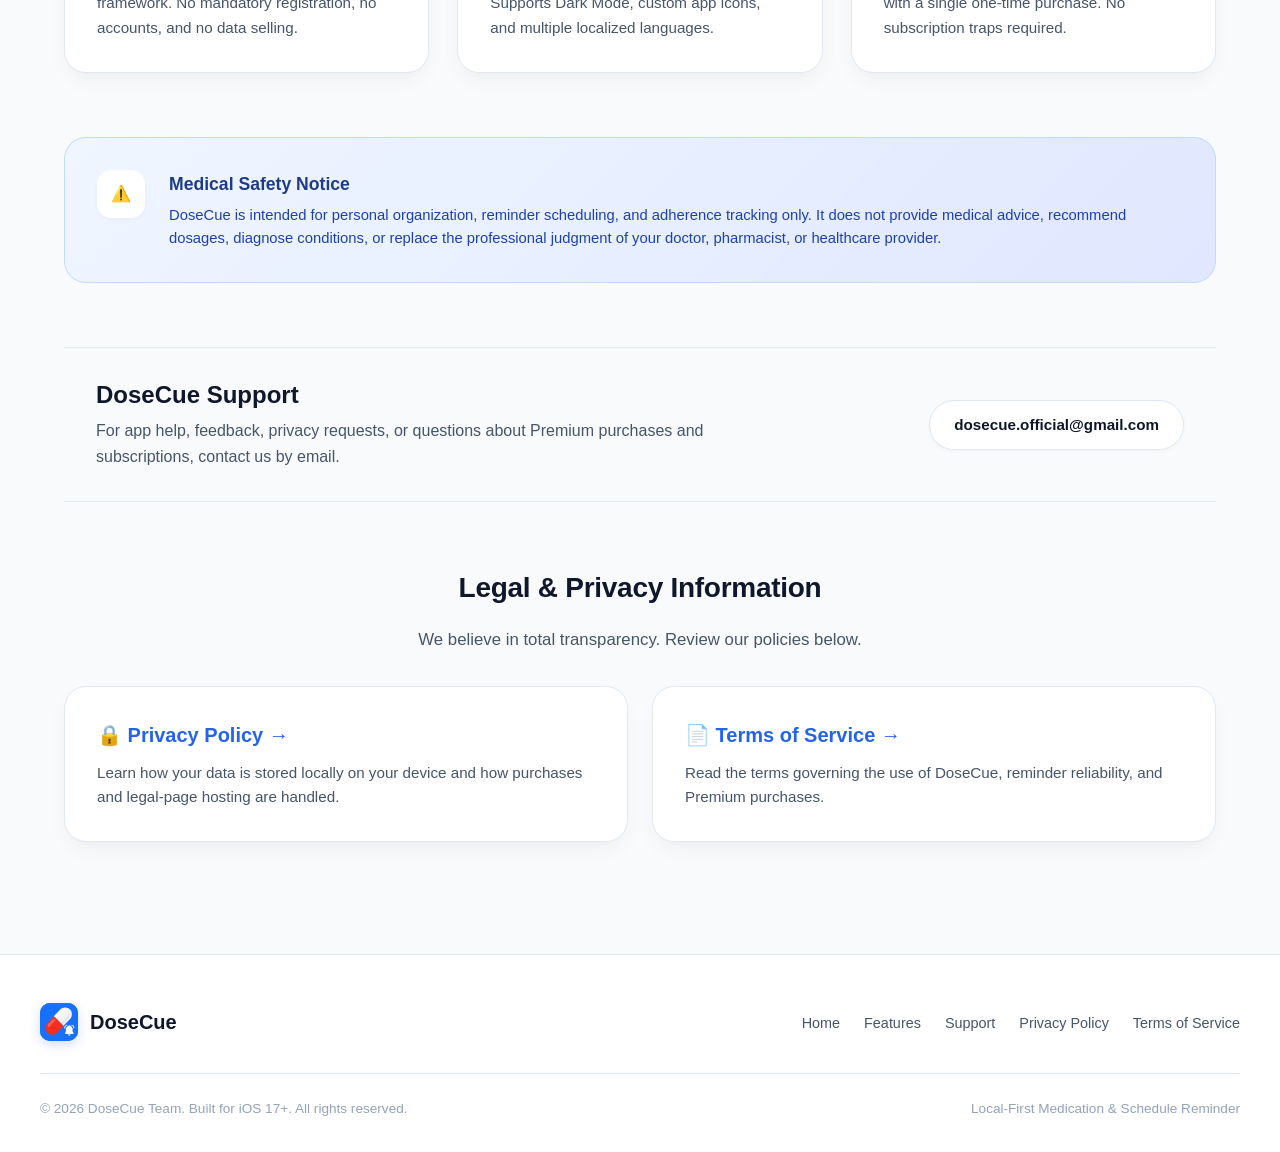
==== commit 16b3d1a4: "update mail" ====
--- a/index.html
+++ b/index.html
@@ -6,7 +6,7 @@
   <title>DoseCue — Smart & Local-First iOS Medication Tracker</title>
   <meta name="description" content="DoseCue is a private, local-first iOS medication reminder app with dose tracking, refill alerts, history reports, and zero cloud tracking.">
   <link rel="icon" type="image/png" href="assets/dosecue.png">
-  <link rel="stylesheet" href="styles.css">
+  <link rel="stylesheet" href="styles.css?v=20260730">
   <script src="script.js" defer></script>
 </head>
 <body>
@@ -16,7 +16,7 @@
     <div class="nav-container">
       <a href="index.html" class="brand-logo">
         <div class="brand-icon">
-          <img src="assets/dosecue.png" alt="DoseCue app icon">
+          <img src="assets/dosecue.png" alt="DoseCue app icon" width="38" height="38">
         </div>
         <span>DoseCue</span>
       </a>
@@ -209,8 +209,8 @@
             For app help, feedback, privacy requests, or questions about Premium purchases and subscriptions, contact us by email.
           </p>
         </div>
-        <a class="btn-secondary" href="mailto:dosecue.offical@gmail.com">
-          dosecue.offical@gmail.com
+        <a class="btn-secondary" href="mailto:dosecue.official@gmail.com">
+          dosecue.official@gmail.com
         </a>
       </section>
 
@@ -243,7 +243,7 @@
       <div class="footer-top">
         <a href="index.html" class="brand-logo">
           <div class="brand-icon">
-            <img src="assets/dosecue.png" alt="DoseCue app icon">
+            <img src="assets/dosecue.png" alt="DoseCue app icon" width="38" height="38">
           </div>
           <span>DoseCue</span>
         </a>
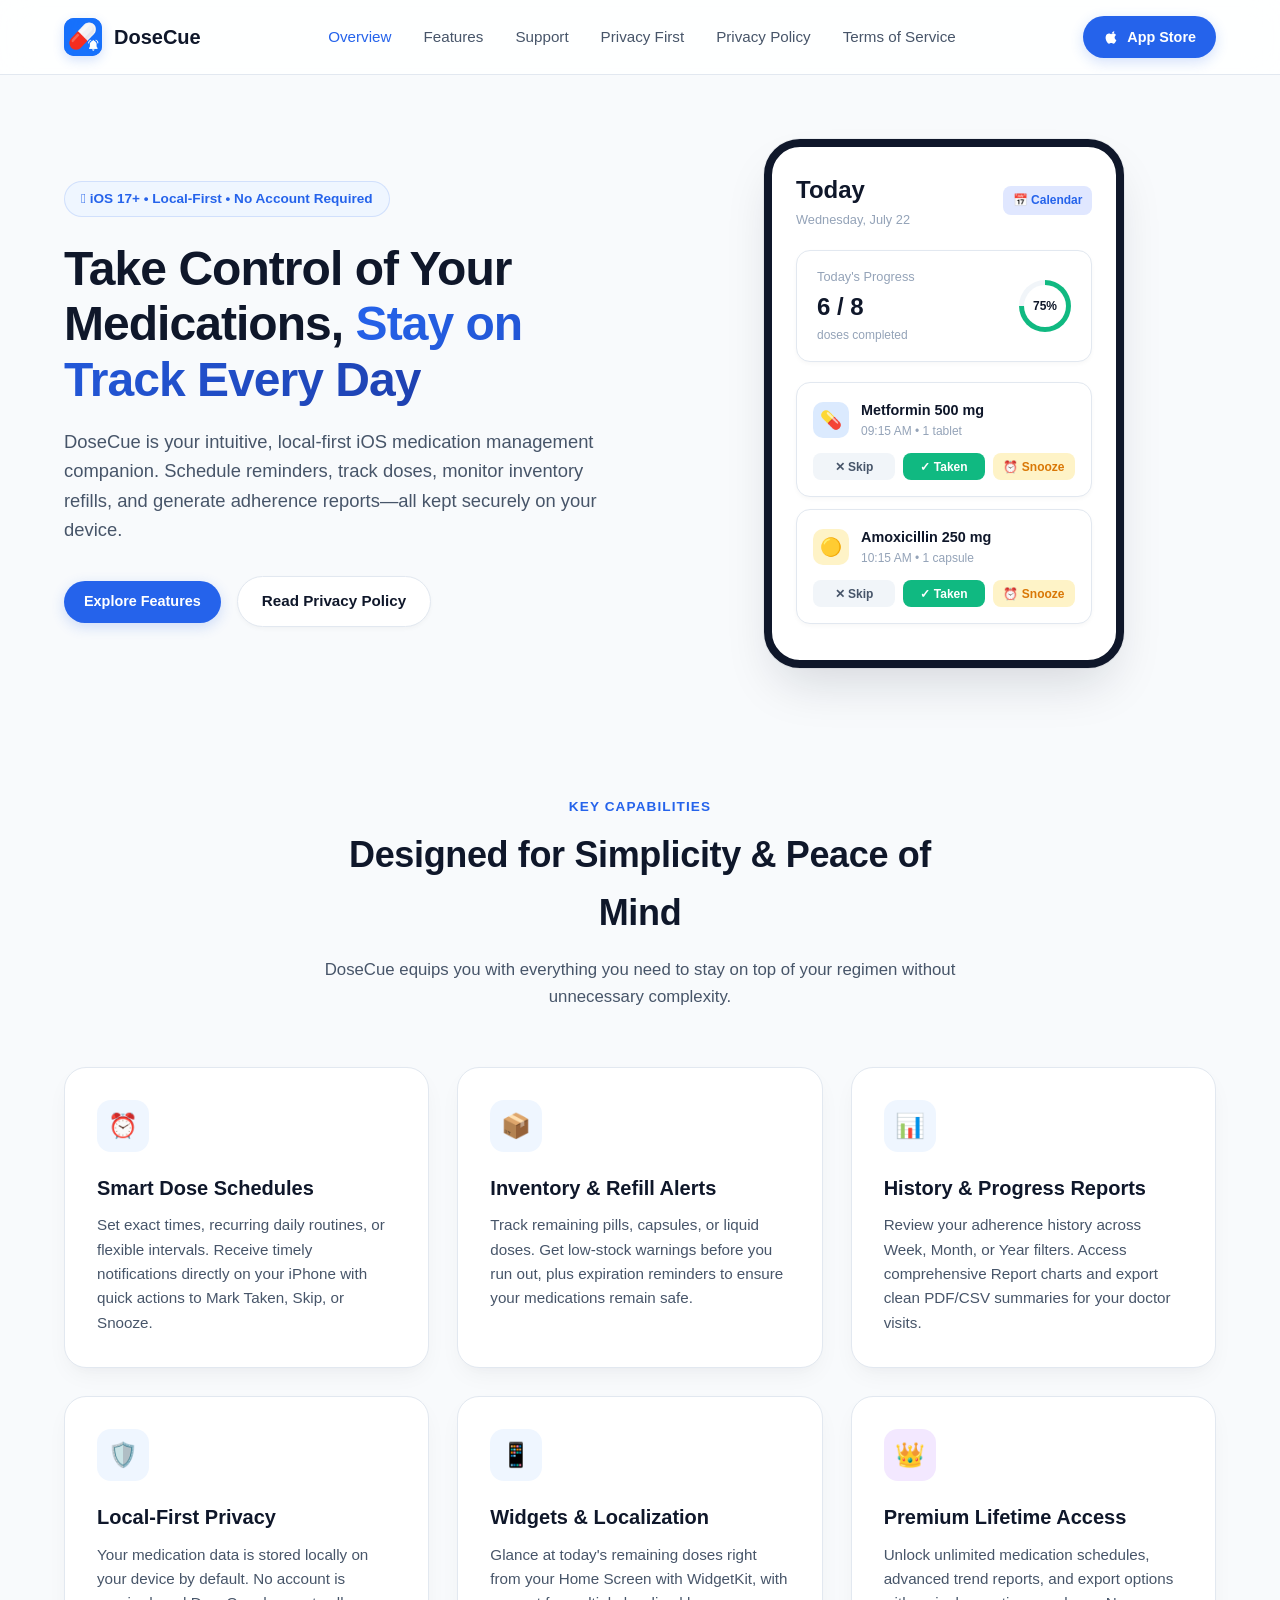
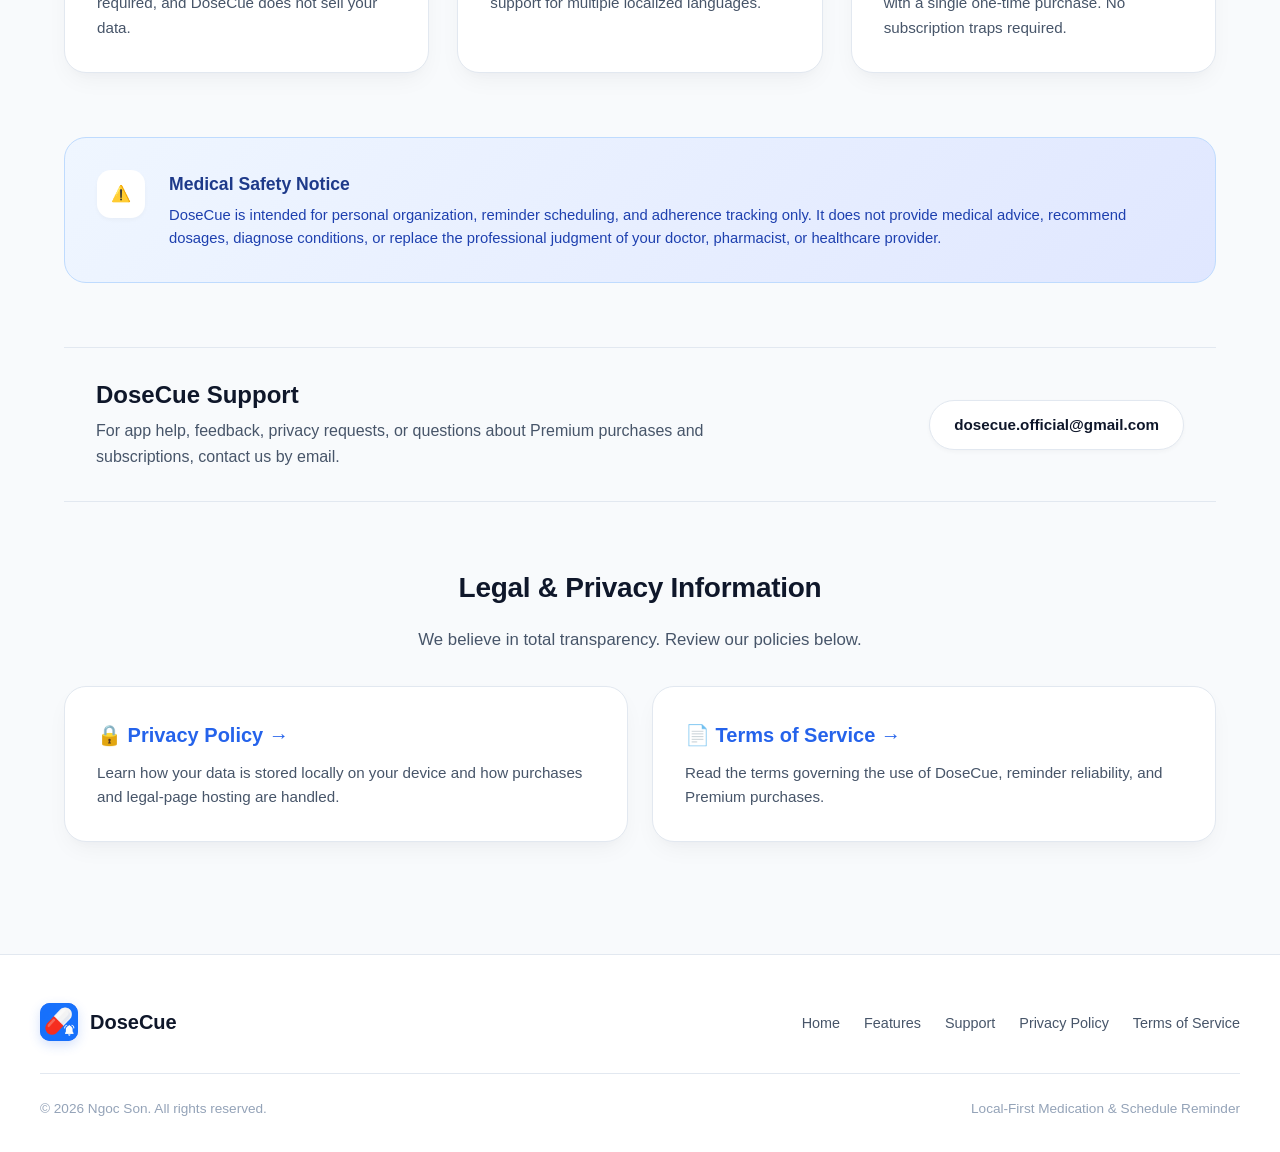
==== commit c0cd77dc: "updated" ====
--- a/index.html
+++ b/index.html
@@ -45,9 +45,9 @@
     <section class="hero-section" id="overview">
       <div class="hero-text">
         <div class="hero-badge">
-          <span> iOS 17+ • Local-First • 100% Private</span>
-        </div>
-        <h1 class="hero-title">Take Control of Your Medications, <span>Never Miss a Dose</span></h1>
+          <span> iOS 17+ • Local-First • No Account Required</span>
+        </div>
+        <h1 class="hero-title">Take Control of Your Medications, <span>Stay on Track Every Day</span></h1>
         <p class="hero-subtitle">
           DoseCue is your intuitive, local-first iOS medication management companion. Schedule reminders, track doses, monitor inventory refills, and generate adherence reports—all kept securely on your device.
         </p>
@@ -163,18 +163,18 @@
           <!-- Feature 4 -->
           <div class="feature-card" id="privacy">
             <div class="feature-icon-wrapper">🛡️</div>
-            <h3 class="feature-title">100% Local-First Privacy</h3>
-            <p class="feature-text">
-              Your sensitive health data stays strictly on your device using Apple's SwiftData framework. No mandatory registration, no accounts, and no data selling.
+            <h3 class="feature-title">Local-First Privacy</h3>
+            <p class="feature-text">
+              Your medication data is stored locally on your device by default. No account is required, and DoseCue does not sell your data.
             </p>
           </div>
 
           <!-- Feature 5 -->
           <div class="feature-card">
             <div class="feature-icon-wrapper">📱</div>
-            <h3 class="feature-title">Widgets & Customization</h3>
-            <p class="feature-text">
-              Glance at today's remaining doses right from your Home Screen with WidgetKit. Supports Dark Mode, custom app icons, and multiple localized languages.
+            <h3 class="feature-title">Widgets & Localization</h3>
+            <p class="feature-text">
+              Glance at today's remaining doses right from your Home Screen with WidgetKit, with support for multiple localized languages.
             </p>
           </div>
 
@@ -258,7 +258,7 @@
       </div>
 
       <div class="footer-bottom">
-        <div>© 2026 DoseCue Team. Built for iOS 17+. All rights reserved.</div>
+        <div>© 2026 Ngoc Son. All rights reserved.</div>
         <div>Local-First Medication & Schedule Reminder</div>
       </div>
     </div>
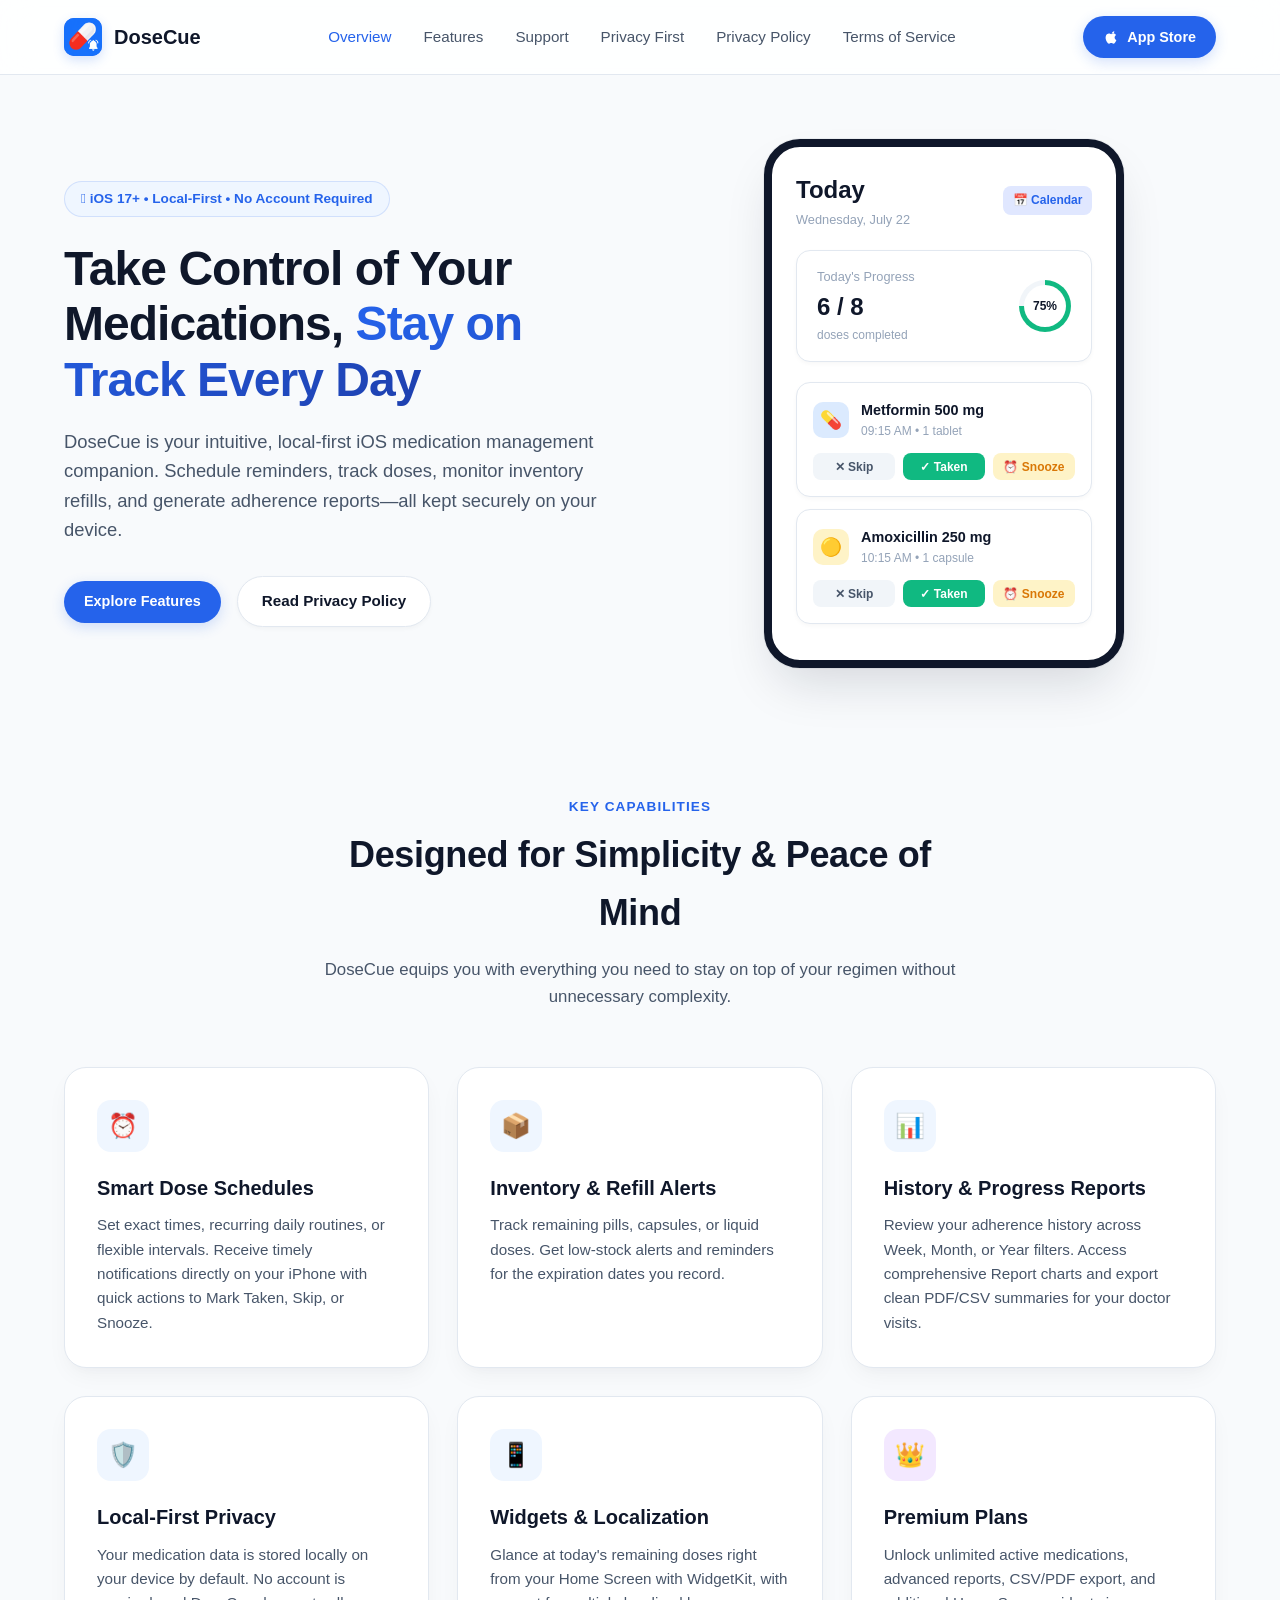
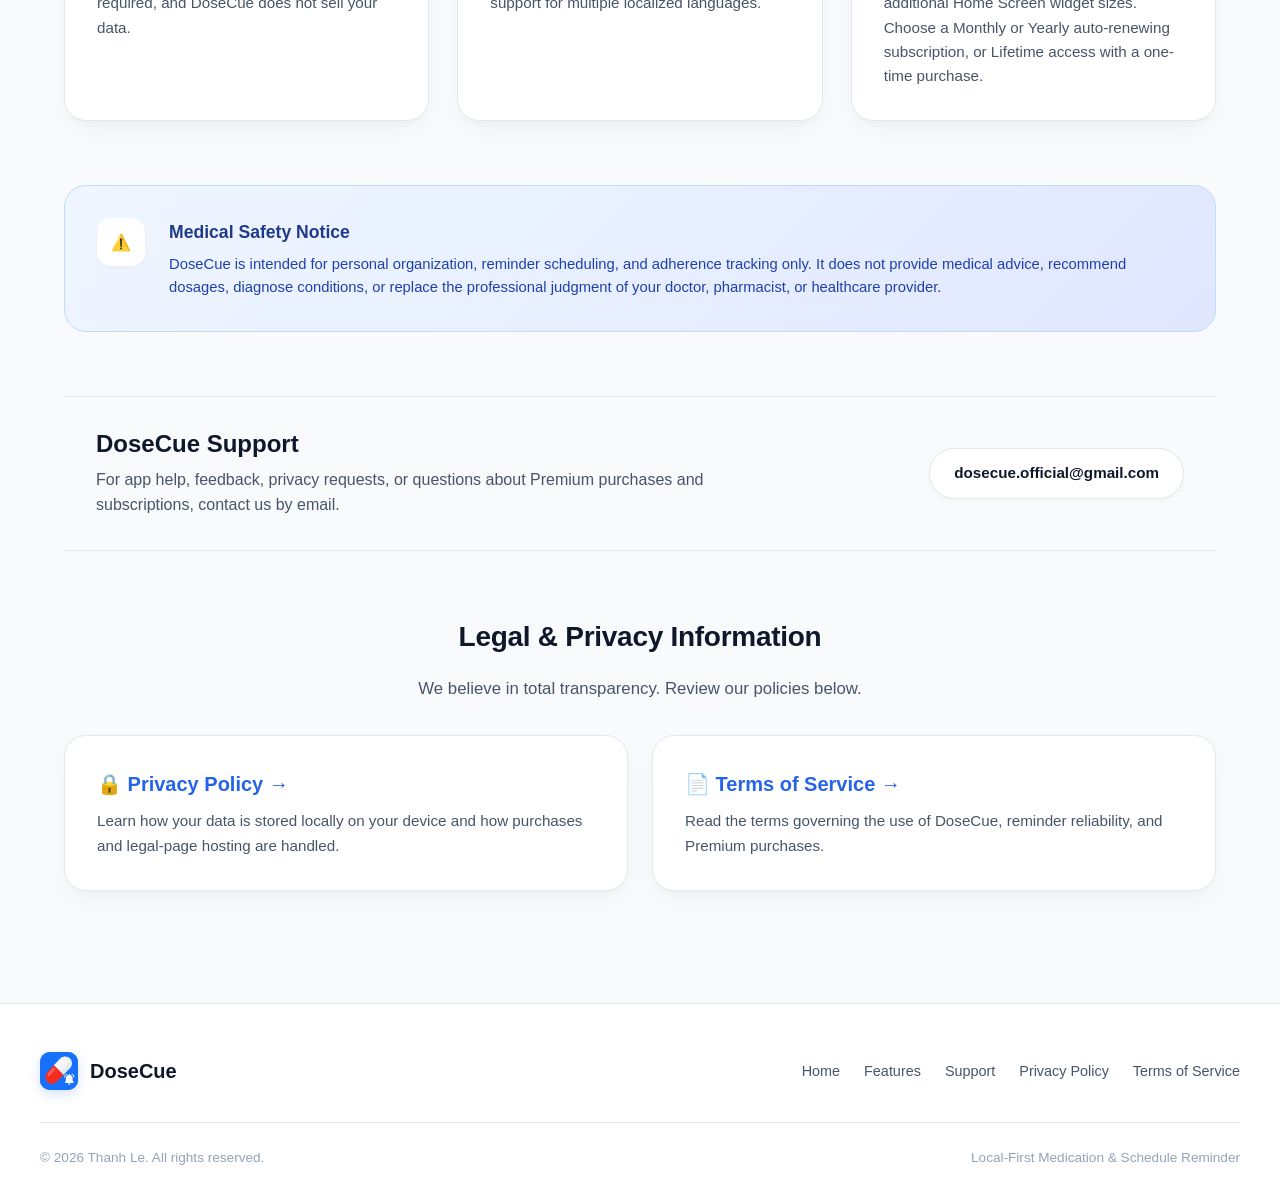
==== commit 67f71809: "updated" ====
--- a/index.html
+++ b/index.html
@@ -147,7 +147,7 @@
             <div class="feature-icon-wrapper">📦</div>
             <h3 class="feature-title">Inventory & Refill Alerts</h3>
             <p class="feature-text">
-              Track remaining pills, capsules, or liquid doses. Get low-stock warnings before you run out, plus expiration reminders to ensure your medications remain safe.
+              Track remaining pills, capsules, or liquid doses. Get low-stock alerts and reminders for the expiration dates you record.
             </p>
           </div>
 
@@ -181,9 +181,9 @@
           <!-- Feature 6 -->
           <div class="feature-card">
             <div class="feature-icon-wrapper purple">👑</div>
-            <h3 class="feature-title">Premium Lifetime Access</h3>
-            <p class="feature-text">
-              Unlock unlimited medication schedules, advanced trend reports, and export options with a single one-time purchase. No subscription traps required.
+            <h3 class="feature-title">Premium Plans</h3>
+            <p class="feature-text">
+              Unlock unlimited active medications, advanced reports, CSV/PDF export, and additional Home Screen widget sizes. Choose a Monthly or Yearly auto-renewing subscription, or Lifetime access with a one-time purchase.
             </p>
           </div>
 
@@ -258,7 +258,7 @@
       </div>
 
       <div class="footer-bottom">
-        <div>© 2026 Ngoc Son. All rights reserved.</div>
+        <div>© 2026 Thanh Le. All rights reserved.</div>
         <div>Local-First Medication & Schedule Reminder</div>
       </div>
     </div>
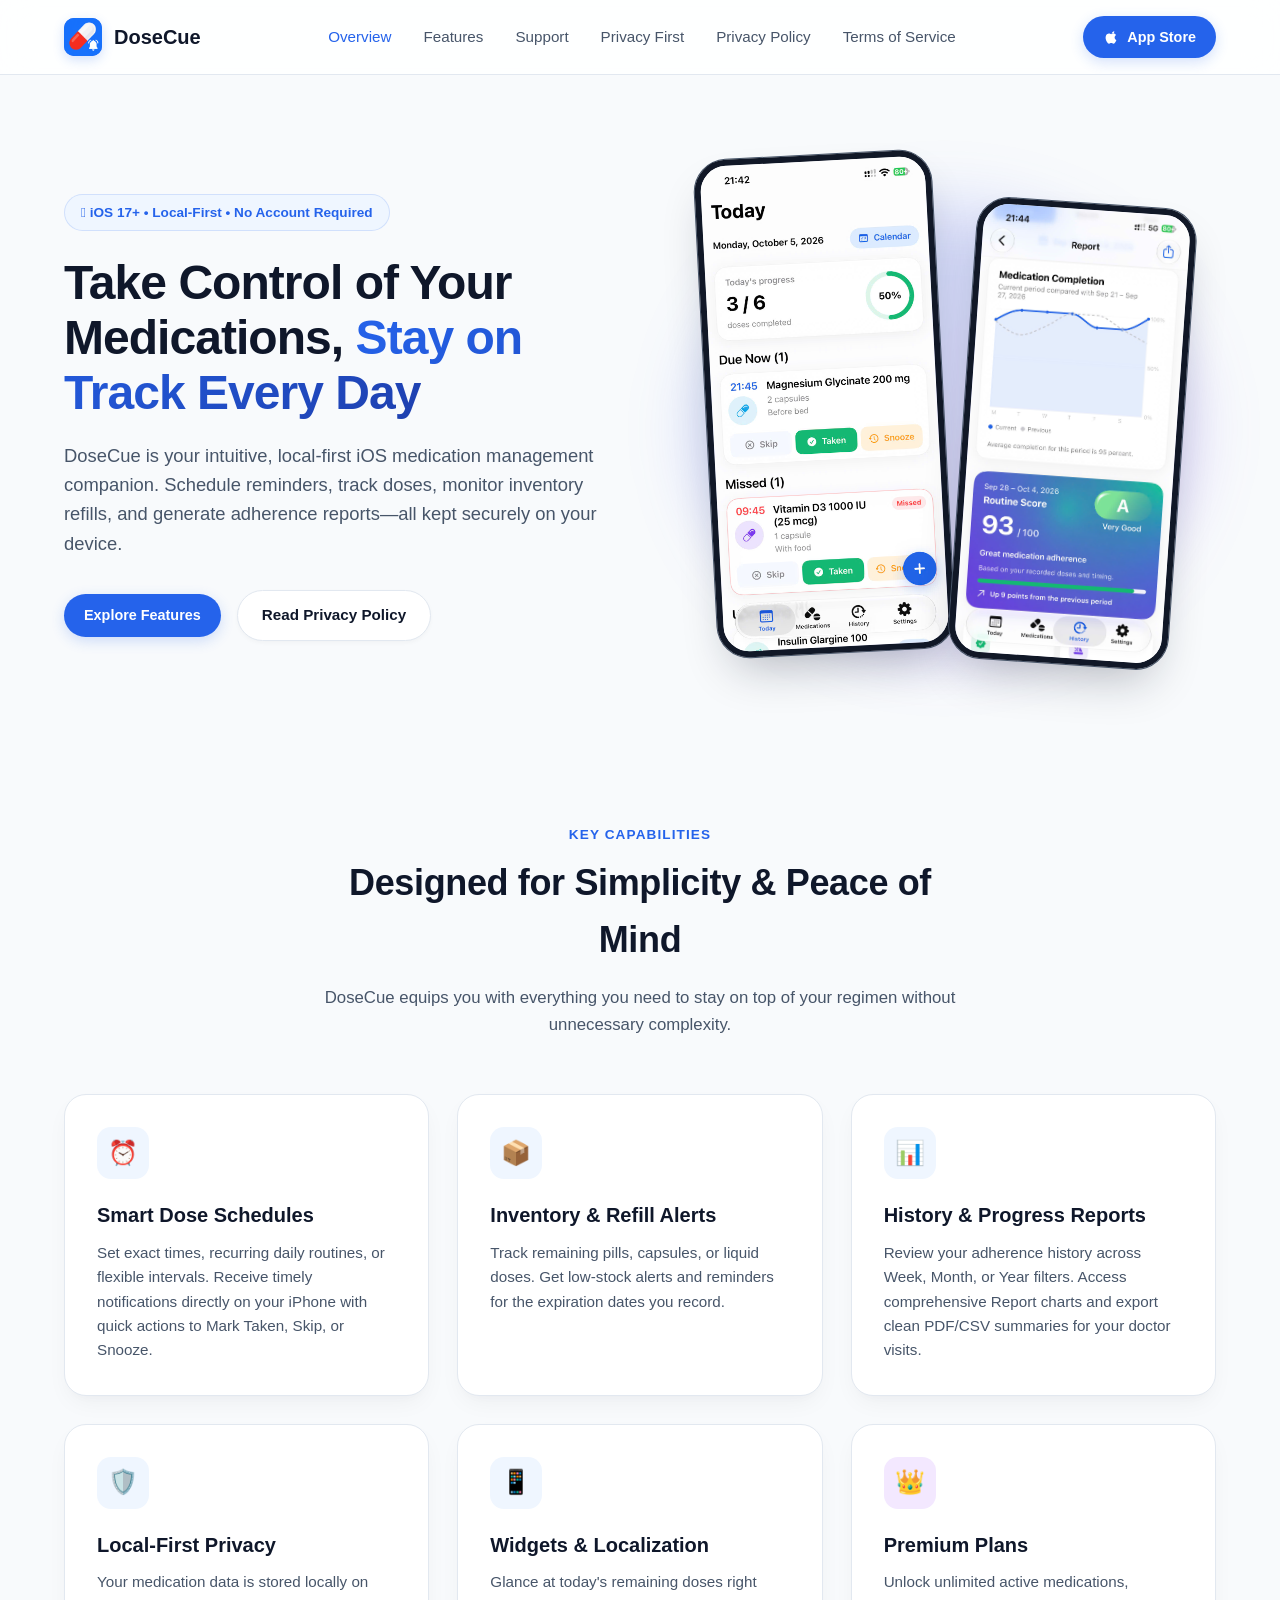
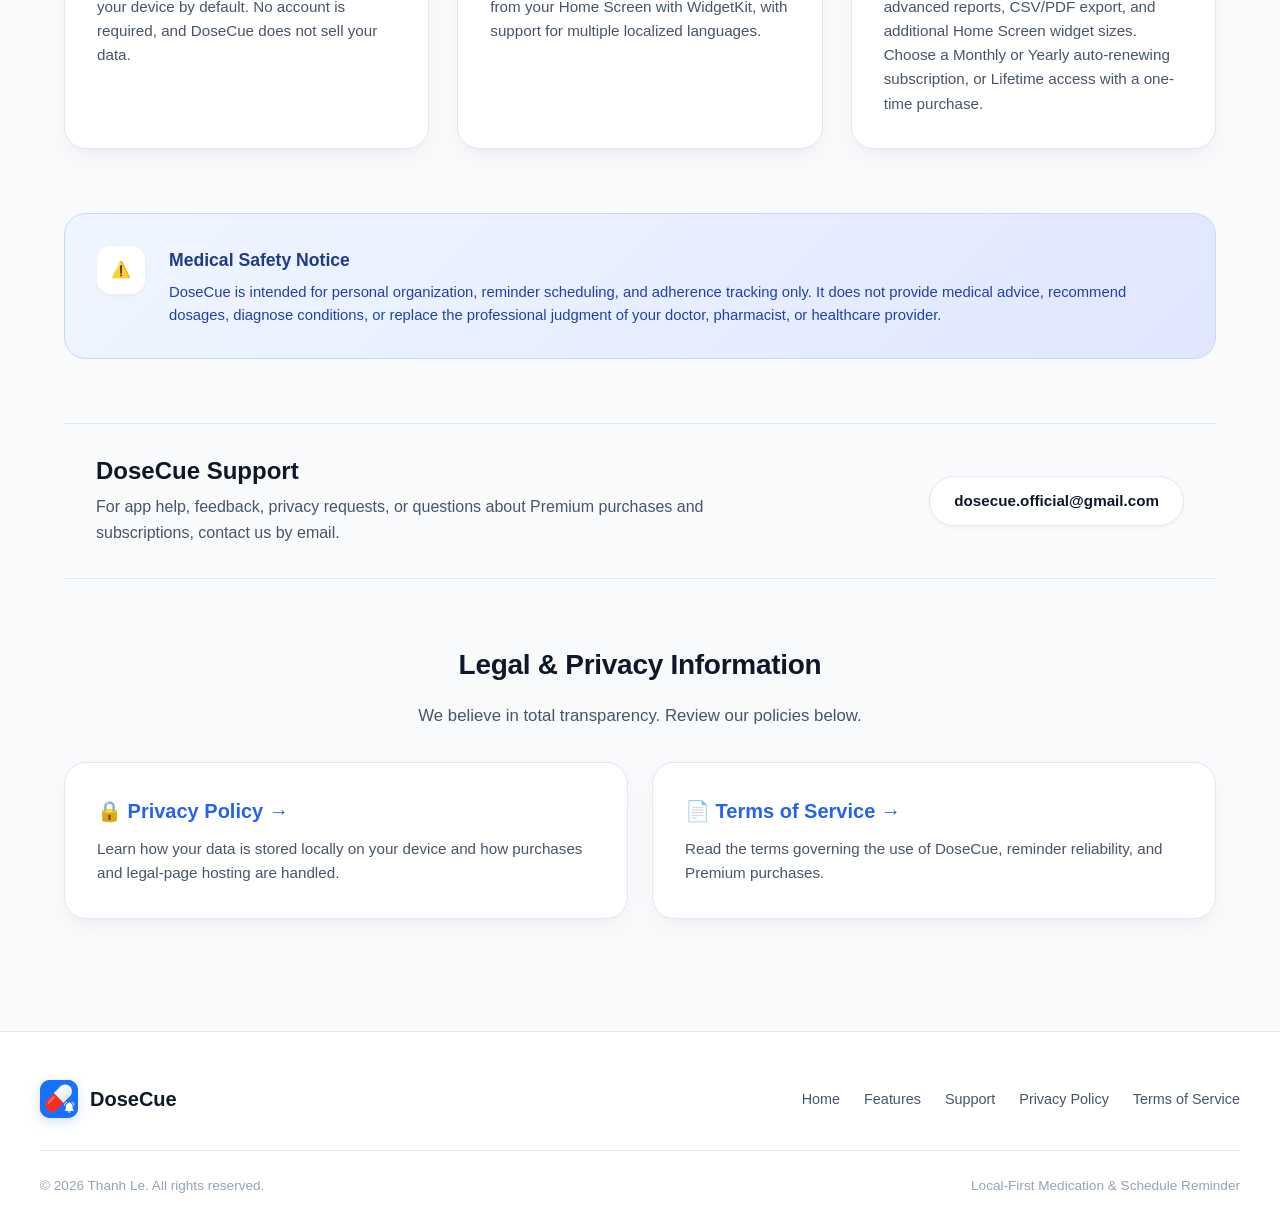
==== commit 466a49e6: "update web" ====
--- a/index.html
+++ b/index.html
@@ -6,7 +6,7 @@
   <title>DoseCue — Smart & Local-First iOS Medication Tracker</title>
   <meta name="description" content="DoseCue is a private, local-first iOS medication reminder app with dose tracking, refill alerts, history reports, and zero cloud tracking.">
   <link rel="icon" type="image/png" href="assets/dosecue.png">
-  <link rel="stylesheet" href="styles.css?v=20260730">
+  <link rel="stylesheet" href="styles.css?v=20261016-2">
   <script src="script.js" defer></script>
 </head>
 <body>
@@ -62,62 +62,23 @@
         </div>
       </div>
 
-      <!-- App Mockup UI (Rendered CSS view matching actual iOS screenshots) -->
-      <div class="hero-mockup-wrapper">
-        <div class="app-phone-card">
-          <div class="phone-header">
-            <div>
-              <div class="phone-header-title">Today</div>
-              <div class="phone-date">Wednesday, July 22</div>
-            </div>
-            <div style="background: #e0e7ff; color: #2563eb; padding: 0.3rem 0.6rem; border-radius: 8px; font-size: 0.75rem; font-weight: 600;">
-              📅 Calendar
-            </div>
-          </div>
-
-          <!-- Progress Widget -->
-          <div class="progress-widget">
-            <div>
-              <div class="progress-info-title">Today's Progress</div>
-              <div class="progress-info-val">6 / 8</div>
-              <div style="font-size: 0.75rem; color: var(--text-muted);">doses completed</div>
-            </div>
-            <div class="progress-ring"></div>
-          </div>
-
-          <!-- Dose Item 1 -->
-          <div class="dose-card-mock">
-            <div class="dose-mock-header">
-              <div class="dose-icon-bg icon-blue">💊</div>
-              <div>
-                <div class="dose-mock-title">Metformin 500 mg</div>
-                <div class="dose-mock-sub">09:15 AM • 1 tablet</div>
-              </div>
-            </div>
-            <div class="dose-mock-actions">
-              <button class="btn-action-sm btn-skip">✕ Skip</button>
-              <button class="btn-action-sm btn-taken">✓ Taken</button>
-              <button class="btn-action-sm btn-snooze">⏰ Snooze</button>
-            </div>
-          </div>
-
-          <!-- Dose Item 2 -->
-          <div class="dose-card-mock">
-            <div class="dose-mock-header">
-              <div class="dose-icon-bg icon-amber">🟡</div>
-              <div>
-                <div class="dose-mock-title">Amoxicillin 250 mg</div>
-                <div class="dose-mock-sub">10:15 AM • 1 capsule</div>
-              </div>
-            </div>
-            <div class="dose-mock-actions">
-              <button class="btn-action-sm btn-skip">✕ Skip</button>
-              <button class="btn-action-sm btn-taken">✓ Taken</button>
-              <button class="btn-action-sm btn-snooze">⏰ Snooze</button>
-            </div>
-          </div>
-
-        </div>
+      <!-- Actual DoseCue screenshots: daily dose tracking and progress reports -->
+      <div class="hero-screenshots">
+        <img
+          class="app-screenshot app-screenshot-today"
+          src="assets/dosecue-today.jpg"
+          alt="Track today’s doses in DoseCue, with daily progress and actions to mark a dose taken, skip it, or snooze the reminder."
+          width="870"
+          height="1883"
+          fetchpriority="high"
+        >
+        <img
+          class="app-screenshot app-screenshot-report"
+          src="assets/dosecue-report.jpg"
+          alt="See your progress in DoseCue, with medication completion charts and a weekly routine score."
+          width="870"
+          height="1883"
+        >
       </div>
     </section>
 
--- a/styles.css
+++ b/styles.css
@@ -283,150 +283,48 @@
   overflow-wrap: anywhere;
 }
 
-/* App Mockup UI */
-.hero-mockup-wrapper {
+/* Actual App Screenshots */
+.hero-screenshots {
   position: relative;
-  display: flex;
-  justify-content: center;
-}
-
-.app-phone-card {
+  isolation: isolate;
+  display: grid;
+  grid-template-columns: minmax(0, 1.08fr) minmax(0, 1fr);
+  align-items: start;
+  gap: 1.25rem;
   width: 100%;
-  max-width: 360px;
-  background: var(--surface-card);
-  border-radius: 36px;
-  padding: 1.5rem;
-  box-shadow: 0 25px 50px -12px rgba(15, 23, 42, 0.15), 0 0 0 1px rgba(15, 23, 42, 0.05);
-  border: 8px solid #0f172a;
-}
-
-.phone-header {
-  display: flex;
-  justify-content: space-between;
-  align-items: center;
-  margin-bottom: 1.25rem;
-}
-
-.phone-header-title {
-  font-size: 1.5rem;
-  font-weight: 800;
-}
-
-.phone-date {
-  font-size: 0.8rem;
-  color: var(--text-muted);
-  font-weight: 500;
-}
-
-.progress-widget {
-  background: var(--surface-card);
-  border: 1px solid var(--border-light);
-  border-radius: var(--radius-md);
-  padding: 1rem 1.25rem;
-  display: flex;
-  align-items: center;
-  justify-content: space-between;
-  margin-bottom: 1.25rem;
-  box-shadow: var(--shadow-sm);
-}
-
-.progress-info-title {
-  font-size: 0.8rem;
-  color: var(--text-muted);
-  font-weight: 500;
-}
-
-.progress-info-val {
-  font-size: 1.5rem;
-  font-weight: 800;
-  color: var(--text-main);
-}
-
-.progress-ring {
-  width: 52px;
-  height: 52px;
+  max-width: 500px;
+  min-width: 0;
+  margin: 0 auto;
+  padding: 1rem 0.75rem 2rem;
+}
+
+.hero-screenshots::before {
+  content: "";
+  position: absolute;
+  z-index: -1;
+  inset: 12% 0 8%;
+  background: linear-gradient(135deg, var(--primary-glow), var(--premium-glow));
   border-radius: 50%;
-  background: conic-gradient(var(--success) 0% 75%, var(--surface-subtle) 75% 100%);
-  display: flex;
-  align-items: center;
-  justify-content: center;
-  position: relative;
-}
-
-.progress-ring::before {
-  content: "75%";
-  position: absolute;
-  width: 42px;
-  height: 42px;
-  background: white;
-  border-radius: 50%;
-  display: flex;
-  align-items: center;
-  justify-content: center;
-  font-size: 0.75rem;
-  font-weight: 700;
-  color: var(--text-main);
-}
-
-.dose-card-mock {
-  background: var(--surface-card);
-  border: 1px solid var(--border-light);
-  border-radius: var(--radius-md);
-  padding: 1rem;
-  margin-bottom: 0.75rem;
-  box-shadow: var(--shadow-sm);
-}
-
-.dose-mock-header {
-  display: flex;
-  align-items: center;
-  gap: 0.75rem;
-  margin-bottom: 0.75rem;
-}
-
-.dose-icon-bg {
-  width: 36px;
-  height: 36px;
-  border-radius: 10px;
-  display: flex;
-  align-items: center;
-  justify-content: center;
-  font-size: 1.1rem;
-}
-
-.icon-blue { background: #dbeafe; color: #2563eb; }
-.icon-amber { background: #fef3c7; color: #d97706; }
-.icon-purple { background: #f3e8ff; color: #7c3aed; }
-
-.dose-mock-title {
-  font-size: 0.9rem;
-  font-weight: 700;
-  color: var(--text-main);
-}
-
-.dose-mock-sub {
-  font-size: 0.75rem;
-  color: var(--text-muted);
-}
-
-.dose-mock-actions {
-  display: grid;
-  grid-template-columns: 1fr 1fr 1fr;
-  gap: 0.5rem;
-}
-
-.btn-action-sm {
-  padding: 0.4rem;
-  border-radius: var(--radius-sm);
-  font-size: 0.75rem;
-  font-weight: 600;
-  text-align: center;
-  border: none;
-}
-
-.btn-skip { background: var(--surface-subtle); color: var(--text-secondary); }
-.btn-taken { background: var(--success); color: white; }
-.btn-snooze { background: #fef3c7; color: #d97706; }
+  filter: blur(32px);
+}
+
+.app-screenshot {
+  display: block;
+  width: 100%;
+  height: auto;
+  border: 6px solid #111827;
+  border-radius: 32px;
+  box-shadow: 0 0 0 1px #475569, 0 24px 48px -16px rgba(15, 23, 42, 0.3);
+}
+
+.app-screenshot-today {
+  transform: rotate(-3deg);
+}
+
+.app-screenshot-report {
+  margin-top: 3rem;
+  transform: rotate(4deg);
+}
 
 /* Features Grid */
 .section-header {
@@ -743,6 +641,16 @@
 }
 
 @media (max-width: 640px) {
+  .hero-screenshots {
+    max-width: 420px;
+    gap: 0.75rem;
+  }
+
+  .app-screenshot {
+    border-width: 4px;
+    border-radius: 22px;
+  }
+
   .nav-links {
     display: none;
   }
